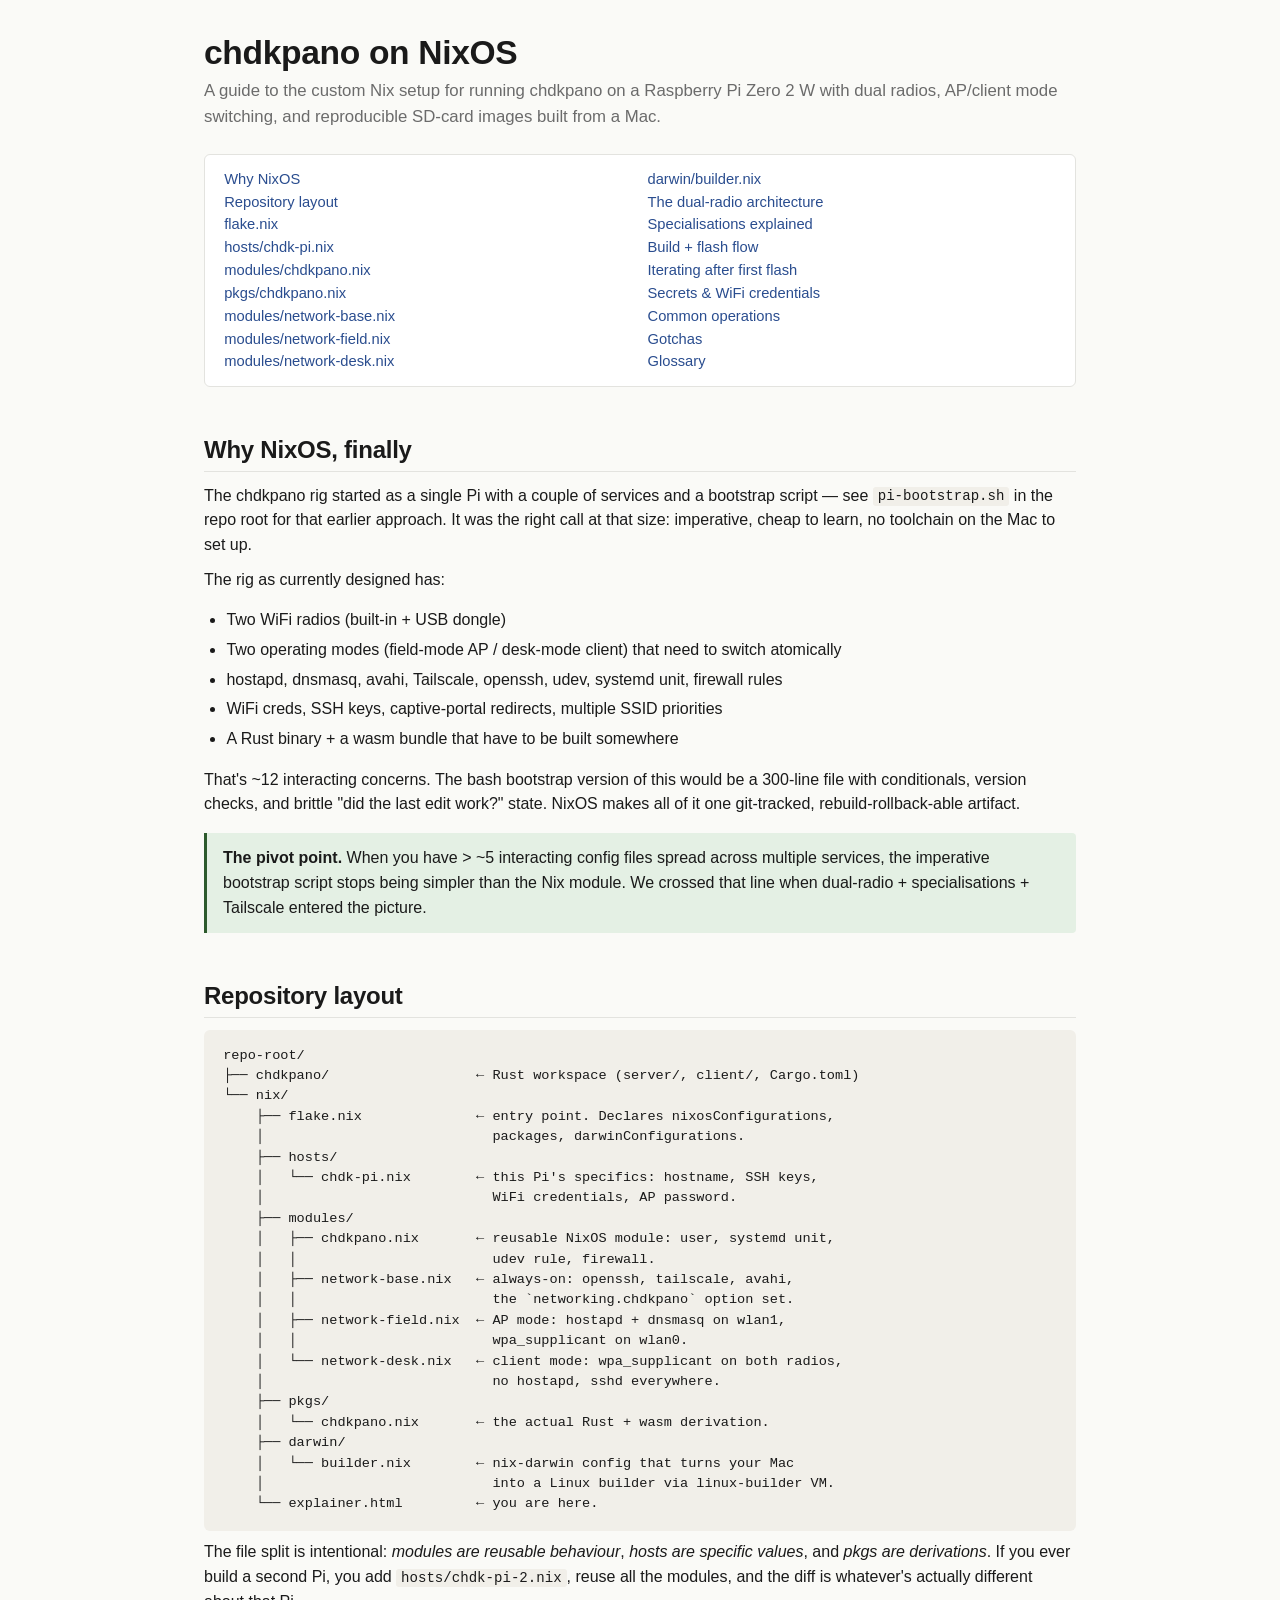
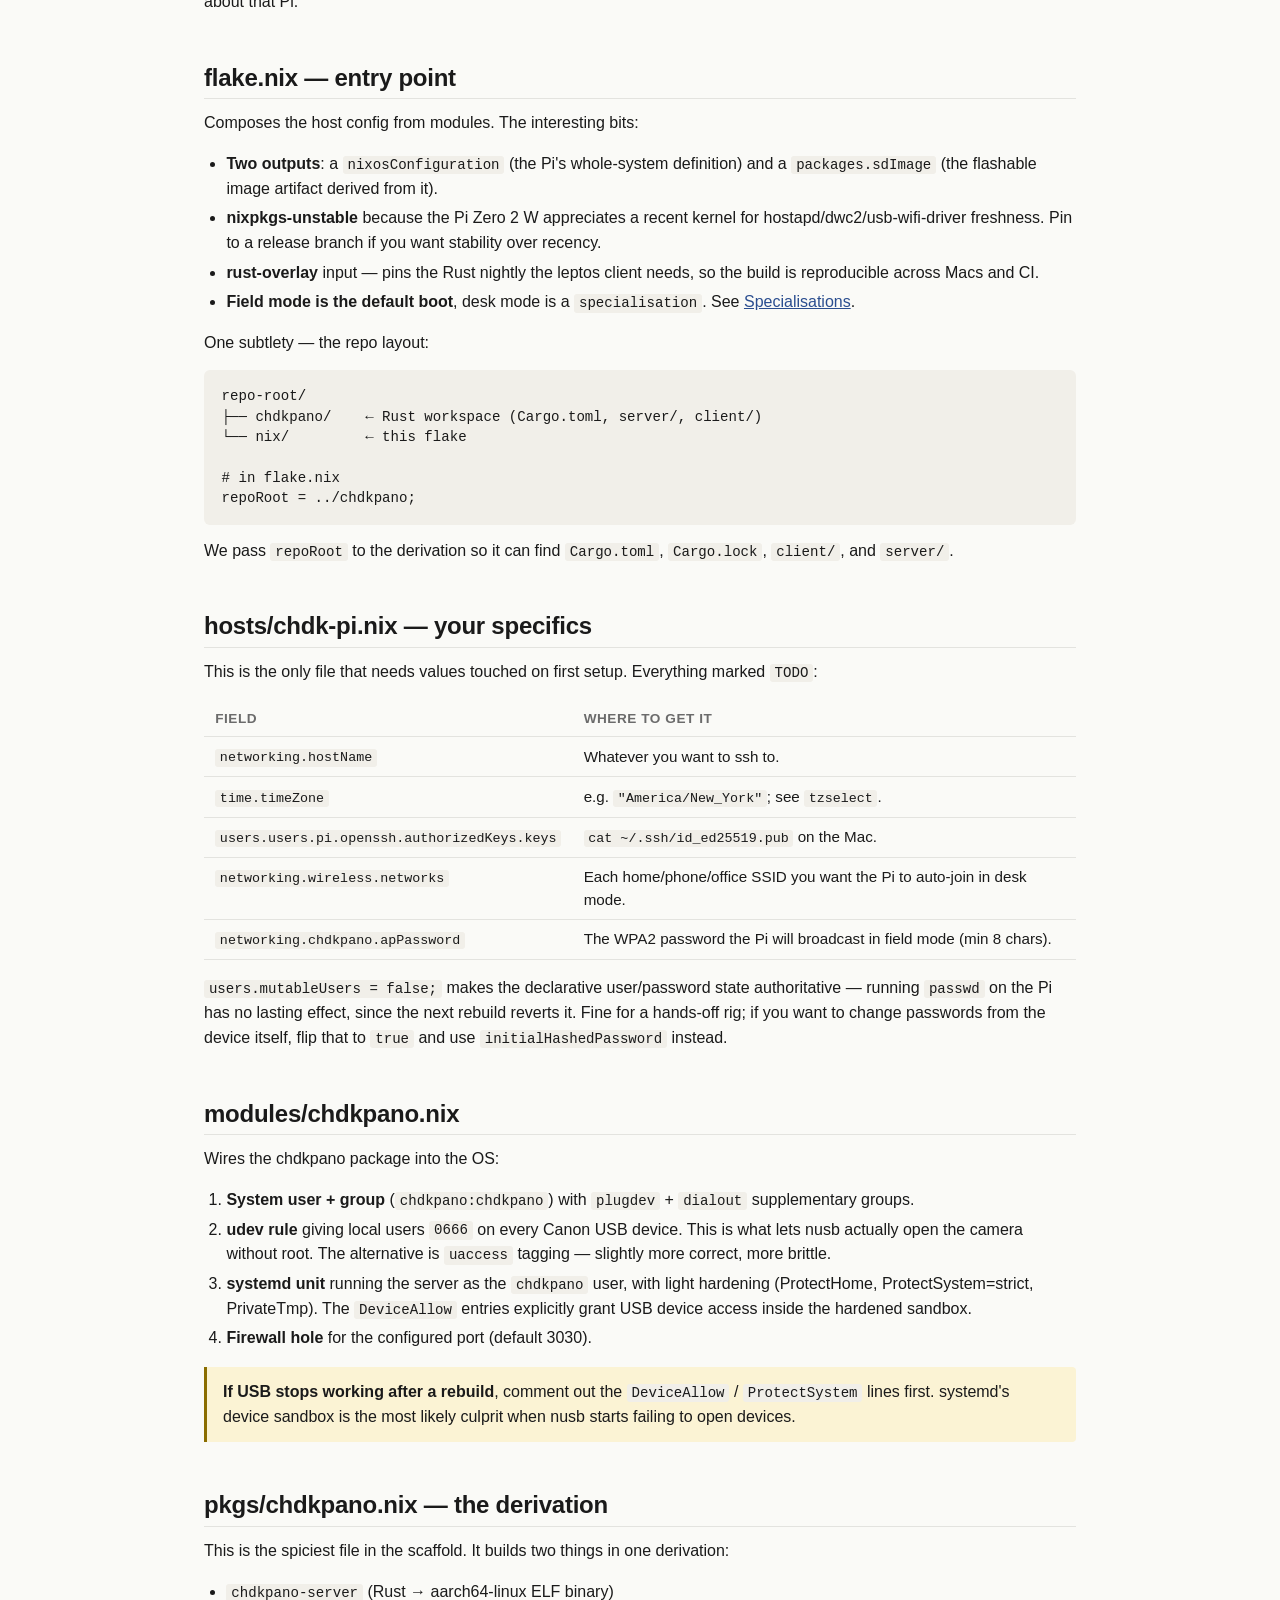
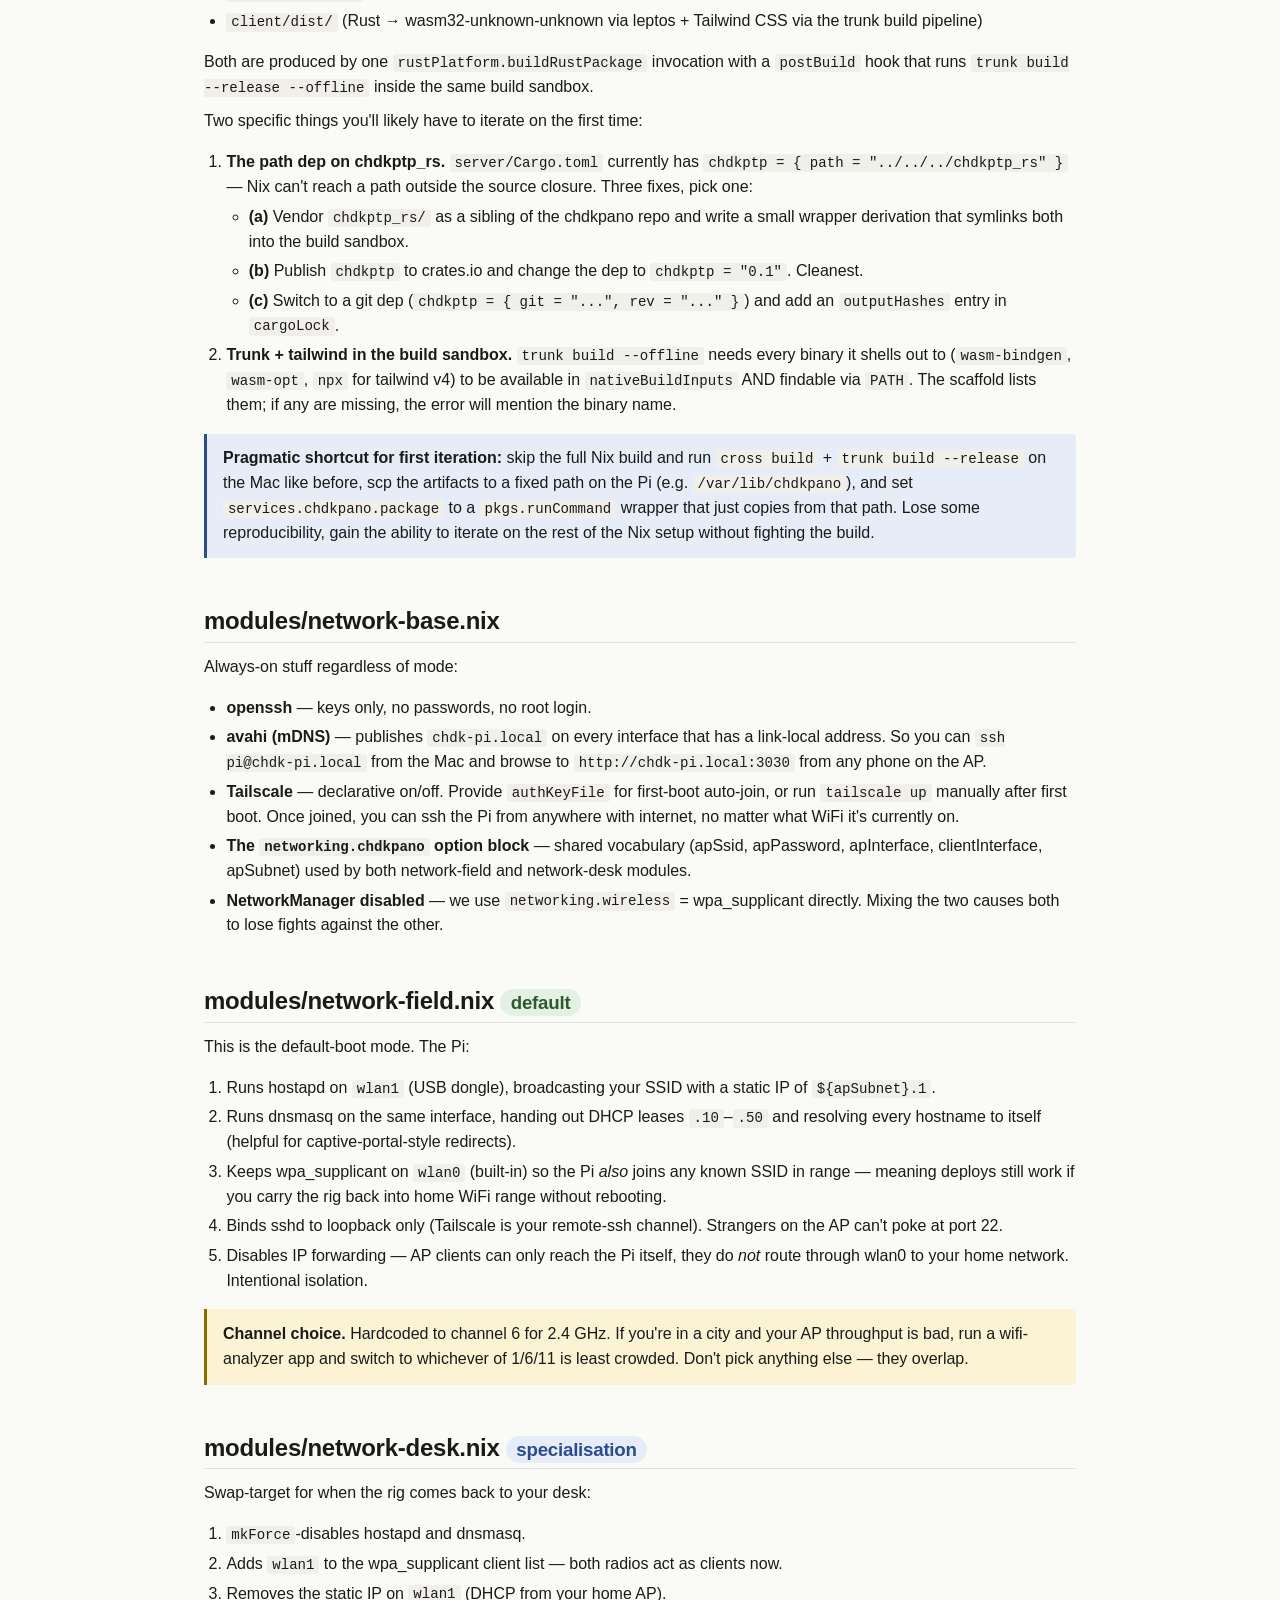
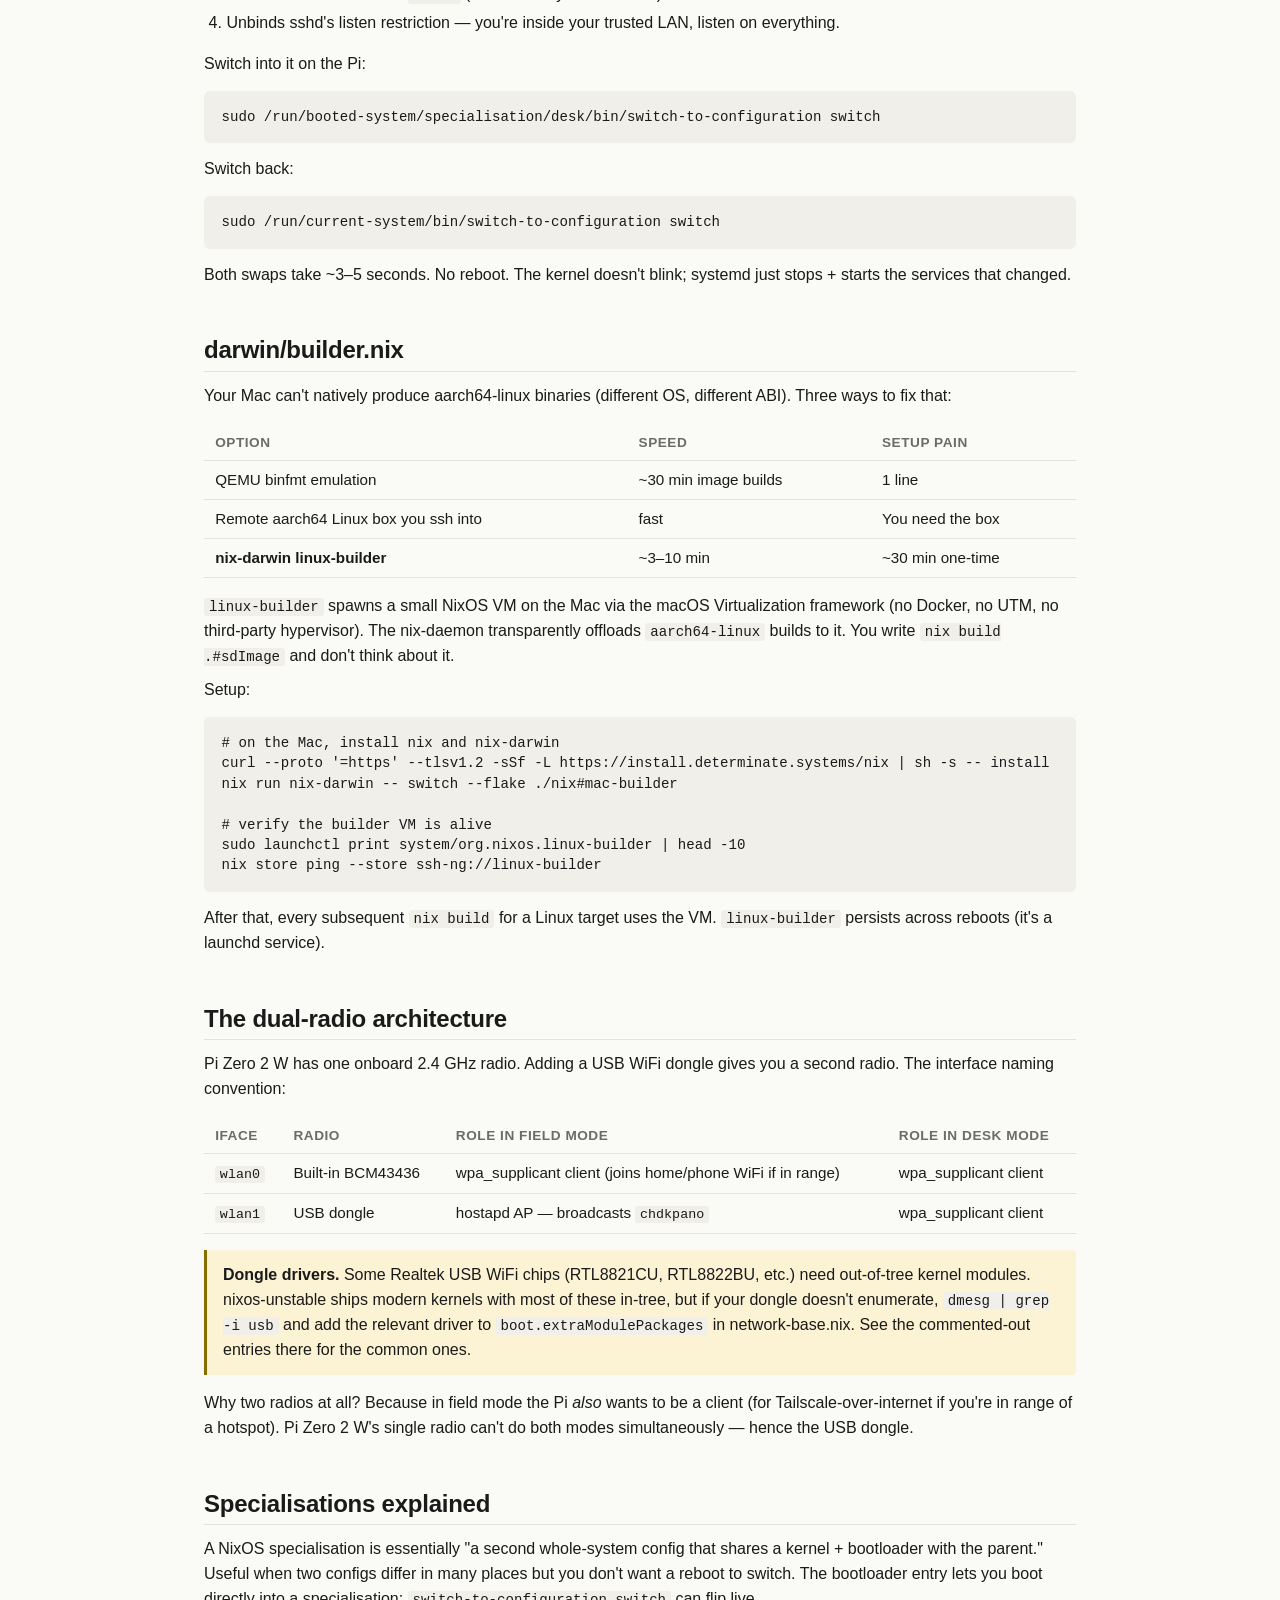
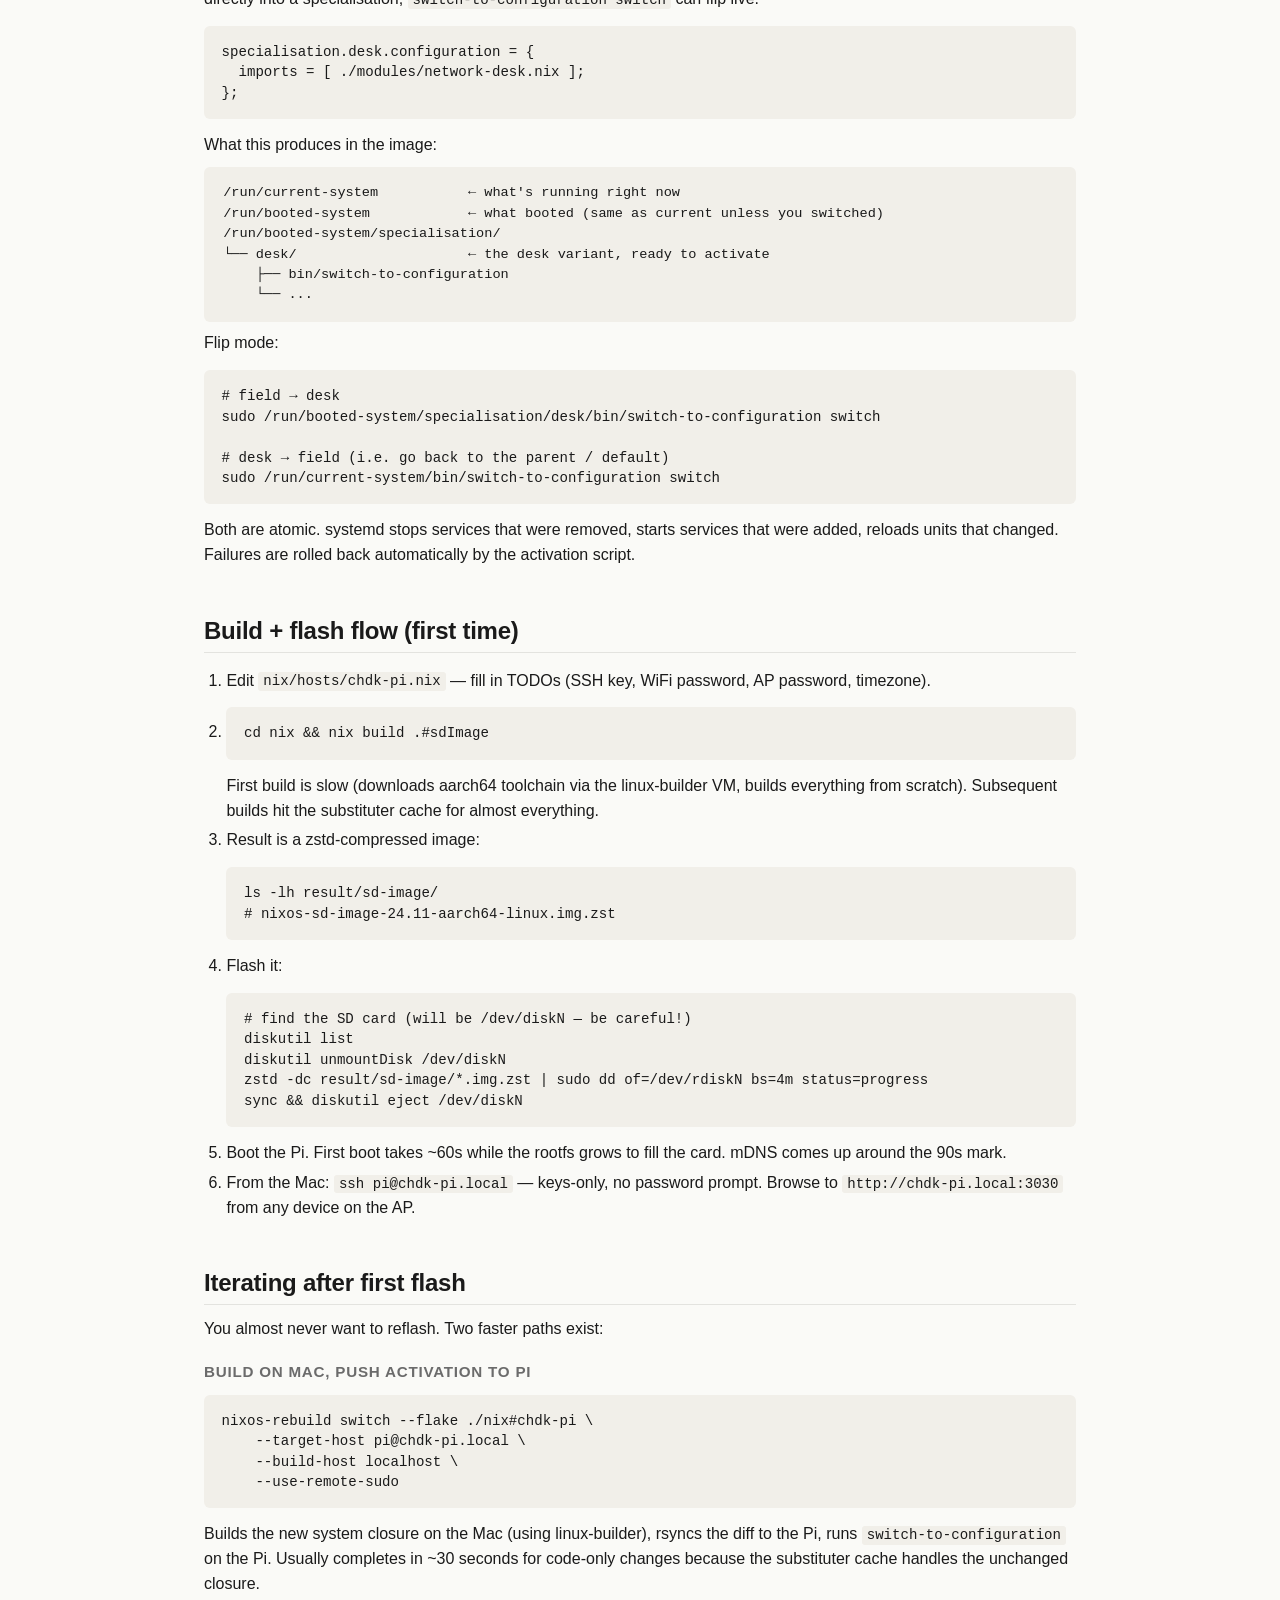
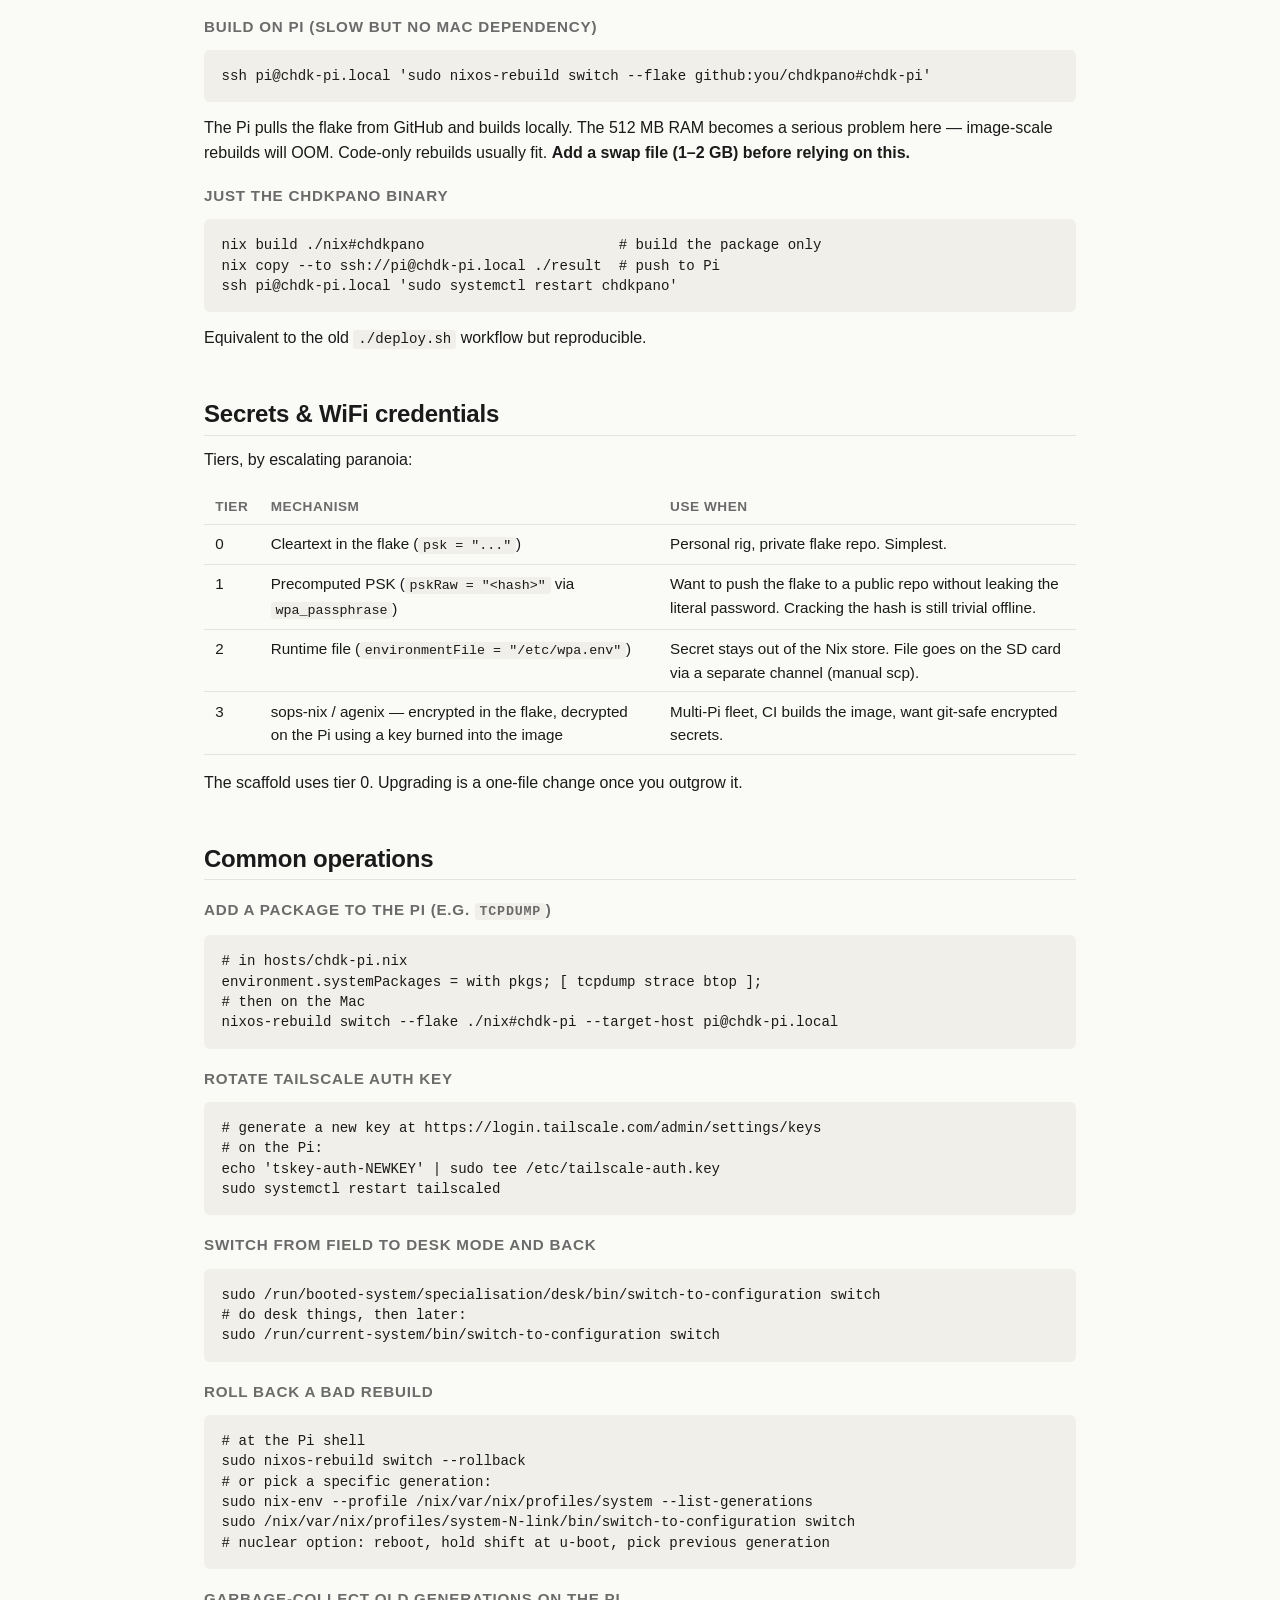
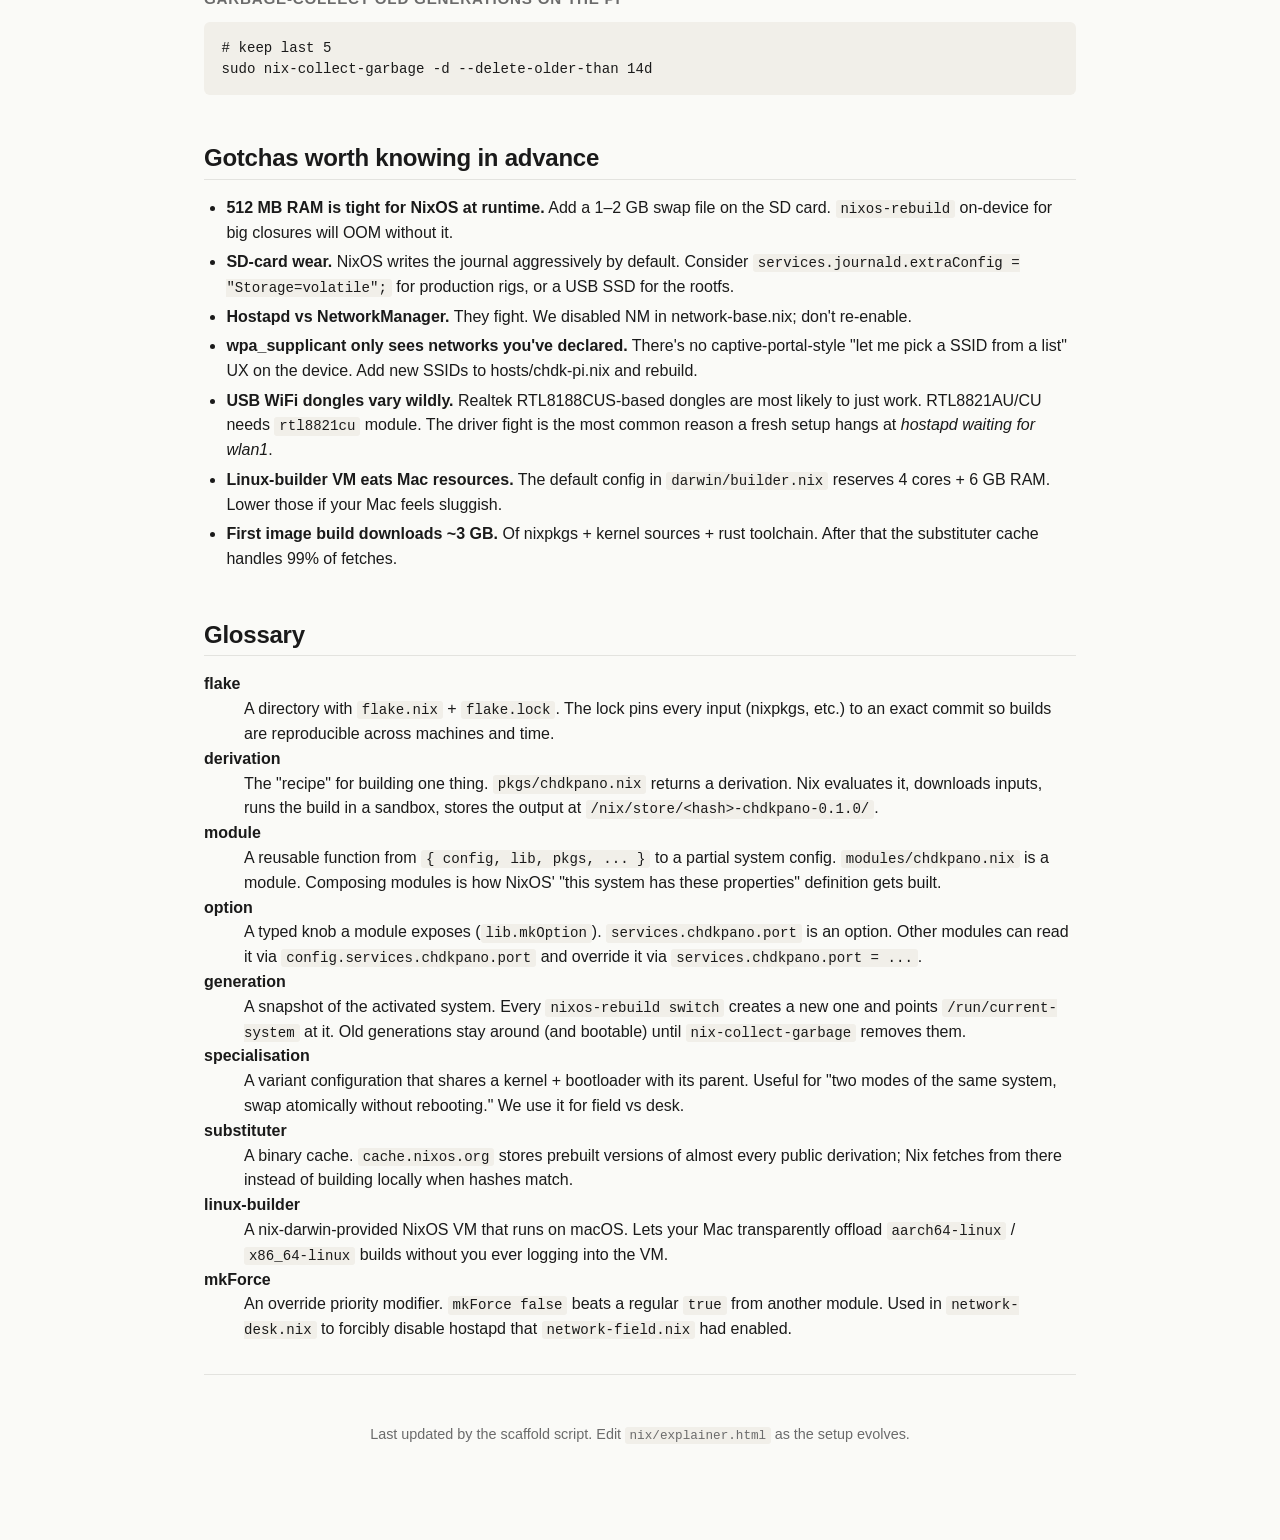
==== nix/explainer.html @ 440854a0 "refactor and move nix" ====
<!DOCTYPE html>
<html lang="en">
<head>
<meta charset="UTF-8">
<meta name="viewport" content="width=device-width, initial-scale=1.0">
<title>chdkpano — NixOS Build Explainer</title>
<style>
  :root {
    --bg: #fafaf7;
    --fg: #1a1a1a;
    --muted: #6b6b6b;
    --rule: #e3e3df;
    --accent: #2a4d8f;
    --accent-soft: #e6edf8;
    --good: #2d5a2d;
    --good-soft: #e4f0e4;
    --warn: #8a6d00;
    --warn-soft: #fbf3d4;
    --danger: #b8341e;
    --danger-soft: #fdecea;
    --code-bg: #f1efe9;
  }
  * { box-sizing: border-box; }
  html { scroll-behavior: smooth; }
  body {
    background: var(--bg);
    color: var(--fg);
    font-family: -apple-system, BlinkMacSystemFont, "SF Pro Text", "Segoe UI", Roboto, sans-serif;
    line-height: 1.55;
    max-width: 920px;
    margin: 0 auto;
    padding: 2rem 1.5rem 6rem;
    font-size: 16px;
  }
  h1, h2, h3, h4 {
    font-family: -apple-system, BlinkMacSystemFont, "SF Pro Display", "Segoe UI", sans-serif;
    line-height: 1.25;
    letter-spacing: -0.01em;
  }
  h1 { font-size: 2.1rem; margin: 0 0 0.25rem; }
  h2 { font-size: 1.5rem; margin: 3rem 0 0.75rem; padding-bottom: 0.35rem; border-bottom: 1px solid var(--rule); }
  h3 { font-size: 1.15rem; margin: 1.75rem 0 0.5rem; }
  h4 { font-size: 0.95rem; margin: 1.25rem 0 0.4rem; color: var(--muted); text-transform: uppercase; letter-spacing: 0.05em; font-weight: 600; }
  p { margin: 0.6rem 0; }
  .subtitle { color: var(--muted); margin-top: 0; font-size: 1.05rem; }
  code, pre, .mono { font-family: ui-monospace, "SF Mono", "Menlo", Consolas, monospace; font-size: 0.88em; }
  code { background: var(--code-bg); padding: 0.08em 0.35em; border-radius: 3px; }
  pre {
    background: var(--code-bg);
    padding: 1rem 1.1rem;
    border-radius: 6px;
    overflow-x: auto;
    line-height: 1.45;
  }
  a { color: var(--accent); }
  table { border-collapse: collapse; margin: 1rem 0; width: 100%; }
  th, td { text-align: left; padding: 0.45rem 0.7rem; border-bottom: 1px solid var(--rule); font-size: 0.95em; vertical-align: top; }
  th { font-weight: 600; color: var(--muted); font-size: 0.85em; text-transform: uppercase; letter-spacing: 0.04em; }
  ul, ol { padding-left: 1.4rem; }
  li { margin: 0.3rem 0; }
  .callout {
    border-left: 3px solid var(--accent);
    background: var(--accent-soft);
    padding: 0.8rem 1rem;
    margin: 1rem 0;
    border-radius: 0 4px 4px 0;
  }
  .callout.warn { border-color: var(--warn); background: var(--warn-soft); }
  .callout.danger { border-color: var(--danger); background: var(--danger-soft); }
  .callout.good { border-color: var(--good); background: var(--good-soft); }
  .callout > :first-child { margin-top: 0; }
  .callout > :last-child { margin-bottom: 0; }
  .tree {
    background: var(--code-bg);
    padding: 1rem 1.2rem;
    border-radius: 6px;
    white-space: pre;
    font-family: ui-monospace, "SF Mono", "Menlo", Consolas, monospace;
    font-size: 0.85em;
    overflow-x: auto;
    line-height: 1.5;
  }
  .pill { display: inline-block; padding: 0.1em 0.55em; border-radius: 999px; font-size: 0.78em; font-weight: 600; }
  .pill.field { background: var(--good-soft); color: var(--good); }
  .pill.desk { background: var(--accent-soft); color: var(--accent); }
  .pill.warn { background: var(--warn-soft); color: var(--warn); }
  hr { border: none; border-top: 1px solid var(--rule); margin: 2rem 0; }
  .toc {
    background: #fff;
    border: 1px solid var(--rule);
    border-radius: 6px;
    padding: 0.8rem 1.2rem;
    margin: 1.5rem 0 2rem;
    font-size: 0.92em;
    columns: 2;
  }
  .toc a { text-decoration: none; }
  .toc a:hover { text-decoration: underline; }
</style>
</head>
<body>

<h1>chdkpano on NixOS</h1>
<p class="subtitle">
  A guide to the custom Nix setup for running chdkpano on a Raspberry Pi Zero 2 W
  with dual radios, AP/client mode switching, and reproducible SD-card images
  built from a Mac.
</p>

<div class="toc">
  <a href="#why">Why NixOS</a><br>
  <a href="#layout">Repository layout</a><br>
  <a href="#flake">flake.nix</a><br>
  <a href="#host">hosts/chdk-pi.nix</a><br>
  <a href="#chdkpano-module">modules/chdkpano.nix</a><br>
  <a href="#chdkpano-pkg">pkgs/chdkpano.nix</a><br>
  <a href="#net-base">modules/network-base.nix</a><br>
  <a href="#net-field">modules/network-field.nix</a><br>
  <a href="#net-desk">modules/network-desk.nix</a><br>
  <a href="#darwin">darwin/builder.nix</a><br>
  <a href="#radios">The dual-radio architecture</a><br>
  <a href="#specialisations">Specialisations explained</a><br>
  <a href="#build">Build + flash flow</a><br>
  <a href="#deploy">Iterating after first flash</a><br>
  <a href="#secrets">Secrets &amp; WiFi credentials</a><br>
  <a href="#ops">Common operations</a><br>
  <a href="#gotchas">Gotchas</a><br>
  <a href="#glossary">Glossary</a>
</div>

<h2 id="why">Why NixOS, finally</h2>

<p>
  The chdkpano rig started as a single Pi with a couple of services and a
  bootstrap script — see <code>pi-bootstrap.sh</code> in the repo root for
  that earlier approach. It was the right call at that size: imperative,
  cheap to learn, no toolchain on the Mac to set up.
</p>

<p>
  The rig as currently designed has:
</p>
<ul>
  <li>Two WiFi radios (built-in + USB dongle)</li>
  <li>Two operating modes (field-mode AP / desk-mode client) that need to switch atomically</li>
  <li>hostapd, dnsmasq, avahi, Tailscale, openssh, udev, systemd unit, firewall rules</li>
  <li>WiFi creds, SSH keys, captive-portal redirects, multiple SSID priorities</li>
  <li>A Rust binary + a wasm bundle that have to be built somewhere</li>
</ul>

<p>
  That's ~12 interacting concerns. The bash bootstrap version of this would
  be a 300-line file with conditionals, version checks, and brittle
  "did the last edit work?" state. NixOS makes all of it one git-tracked,
  rebuild-rollback-able artifact.
</p>

<div class="callout good">
  <strong>The pivot point.</strong> When you have &gt; ~5 interacting
  config files spread across multiple services, the imperative bootstrap
  script stops being simpler than the Nix module. We crossed that line
  when dual-radio + specialisations + Tailscale entered the picture.
</div>

<h2 id="layout">Repository layout</h2>

<div class="tree">repo-root/
├── chdkpano/                  ← Rust workspace (server/, client/, Cargo.toml)
└── nix/
    ├── flake.nix              ← entry point. Declares nixosConfigurations,
    │                            packages, darwinConfigurations.
    ├── hosts/
    │   └── chdk-pi.nix        ← this Pi's specifics: hostname, SSH keys,
    │                            WiFi credentials, AP password.
    ├── modules/
    │   ├── chdkpano.nix       ← reusable NixOS module: user, systemd unit,
    │   │                        udev rule, firewall.
    │   ├── network-base.nix   ← always-on: openssh, tailscale, avahi,
    │   │                        the `networking.chdkpano` option set.
    │   ├── network-field.nix  ← AP mode: hostapd + dnsmasq on wlan1,
    │   │                        wpa_supplicant on wlan0.
    │   └── network-desk.nix   ← client mode: wpa_supplicant on both radios,
    │                            no hostapd, sshd everywhere.
    ├── pkgs/
    │   └── chdkpano.nix       ← the actual Rust + wasm derivation.
    ├── darwin/
    │   └── builder.nix        ← nix-darwin config that turns your Mac
    │                            into a Linux builder via linux-builder VM.
    └── explainer.html         ← you are here.</div>

<p>
  The file split is intentional: <em>modules are reusable behaviour</em>,
  <em>hosts are specific values</em>, and <em>pkgs are derivations</em>.
  If you ever build a second Pi, you add <code>hosts/chdk-pi-2.nix</code>,
  reuse all the modules, and the diff is whatever's actually different
  about that Pi.
</p>

<h2 id="flake">flake.nix — entry point</h2>

<p>
  Composes the host config from modules. The interesting bits:
</p>

<ul>
  <li><strong>Two outputs</strong>: a <code>nixosConfiguration</code>
    (the Pi's whole-system definition) and a <code>packages.sdImage</code>
    (the flashable image artifact derived from it).</li>
  <li><strong>nixpkgs-unstable</strong> because the Pi Zero 2 W appreciates
    a recent kernel for hostapd/dwc2/usb-wifi-driver freshness. Pin to a
    release branch if you want stability over recency.</li>
  <li><strong>rust-overlay</strong> input — pins the Rust nightly the leptos
    client needs, so the build is reproducible across Macs and CI.</li>
  <li><strong>Field mode is the default boot</strong>, desk mode is a
    <code>specialisation</code>. See <a href="#specialisations">Specialisations</a>.</li>
</ul>

<p>One subtlety — the repo layout:</p>

<pre>repo-root/
├── chdkpano/    ← Rust workspace (Cargo.toml, server/, client/)
└── nix/         ← this flake

# in flake.nix
repoRoot = ../chdkpano;</pre>

<p>
  We pass <code>repoRoot</code> to the derivation so it can find
  <code>Cargo.toml</code>, <code>Cargo.lock</code>, <code>client/</code>,
  and <code>server/</code>.
</p>

<h2 id="host">hosts/chdk-pi.nix — your specifics</h2>

<p>
  This is the only file that needs values touched on first setup. Everything
  marked <code>TODO</code>:
</p>

<table>
  <tr><th>Field</th><th>Where to get it</th></tr>
  <tr><td><code>networking.hostName</code></td><td>Whatever you want to ssh to.</td></tr>
  <tr><td><code>time.timeZone</code></td><td>e.g. <code>"America/New_York"</code>; see <code>tzselect</code>.</td></tr>
  <tr><td><code>users.users.pi.openssh.authorizedKeys.keys</code></td><td><code>cat ~/.ssh/id_ed25519.pub</code> on the Mac.</td></tr>
  <tr><td><code>networking.wireless.networks</code></td><td>Each home/phone/office SSID you want the Pi to auto-join in desk mode.</td></tr>
  <tr><td><code>networking.chdkpano.apPassword</code></td><td>The WPA2 password the Pi will broadcast in field mode (min 8 chars).</td></tr>
</table>

<p>
  <code>users.mutableUsers = false;</code> makes the declarative user/password
  state authoritative — running <code>passwd</code> on the Pi has no lasting
  effect, since the next rebuild reverts it. Fine for a hands-off rig; if
  you want to change passwords from the device itself, flip that to
  <code>true</code> and use <code>initialHashedPassword</code> instead.
</p>

<h2 id="chdkpano-module">modules/chdkpano.nix</h2>

<p>
  Wires the chdkpano package into the OS:
</p>

<ol>
  <li><strong>System user + group</strong> (<code>chdkpano:chdkpano</code>)
    with <code>plugdev</code> + <code>dialout</code> supplementary groups.</li>
  <li><strong>udev rule</strong> giving local users <code>0666</code> on every
    Canon USB device. This is what lets nusb actually open the camera
    without root. The alternative is <code>uaccess</code> tagging — slightly
    more correct, more brittle.</li>
  <li><strong>systemd unit</strong> running the server as the <code>chdkpano</code>
    user, with light hardening (ProtectHome, ProtectSystem=strict, PrivateTmp).
    The <code>DeviceAllow</code> entries explicitly grant USB device access
    inside the hardened sandbox.</li>
  <li><strong>Firewall hole</strong> for the configured port (default 3030).</li>
</ol>

<div class="callout warn">
  <strong>If USB stops working after a rebuild</strong>, comment out the
  <code>DeviceAllow</code> / <code>ProtectSystem</code> lines first.
  systemd's device sandbox is the most likely culprit when nusb starts
  failing to open devices.
</div>

<h2 id="chdkpano-pkg">pkgs/chdkpano.nix — the derivation</h2>

<p>
  This is the spiciest file in the scaffold. It builds two things in one
  derivation:
</p>

<ul>
  <li><code>chdkpano-server</code> (Rust → aarch64-linux ELF binary)</li>
  <li><code>client/dist/</code> (Rust → wasm32-unknown-unknown via leptos +
    Tailwind CSS via the trunk build pipeline)</li>
</ul>

<p>
  Both are produced by one <code>rustPlatform.buildRustPackage</code>
  invocation with a <code>postBuild</code> hook that runs
  <code>trunk build --release --offline</code> inside the same build
  sandbox.
</p>

<p>Two specific things you'll likely have to iterate on the first time:</p>

<ol>
  <li>
    <strong>The path dep on chdkptp_rs.</strong>
    <code>server/Cargo.toml</code> currently has
    <code>chdkptp = { path = "../../../chdkptp_rs" }</code> — Nix can't
    reach a path outside the source closure. Three fixes, pick one:
    <ul>
      <li><strong>(a)</strong> Vendor <code>chdkptp_rs/</code> as a sibling of
        the chdkpano repo and write a small wrapper derivation that
        symlinks both into the build sandbox.</li>
      <li><strong>(b)</strong> Publish <code>chdkptp</code> to crates.io
        and change the dep to <code>chdkptp = "0.1"</code>. Cleanest.</li>
      <li><strong>(c)</strong> Switch to a git dep
        (<code>chdkptp = { git = "...", rev = "..." }</code>) and add an
        <code>outputHashes</code> entry in <code>cargoLock</code>.</li>
    </ul>
  </li>
  <li>
    <strong>Trunk + tailwind in the build sandbox.</strong>
    <code>trunk build --offline</code> needs every binary it shells out
    to (<code>wasm-bindgen</code>, <code>wasm-opt</code>, <code>npx</code> for
    tailwind v4) to be available in <code>nativeBuildInputs</code> AND
    findable via <code>PATH</code>. The scaffold lists them; if any
    are missing, the error will mention the binary name.
  </li>
</ol>

<div class="callout">
  <strong>Pragmatic shortcut for first iteration:</strong> skip the
  full Nix build and run <code>cross build</code> +
  <code>trunk build --release</code> on the Mac like before, scp the
  artifacts to a fixed path on the Pi (e.g.
  <code>/var/lib/chdkpano</code>), and set
  <code>services.chdkpano.package</code> to a
  <code>pkgs.runCommand</code> wrapper that just copies from that path.
  Lose some reproducibility, gain the ability to iterate on the rest of
  the Nix setup without fighting the build.
</div>

<h2 id="net-base">modules/network-base.nix</h2>

<p>Always-on stuff regardless of mode:</p>

<ul>
  <li><strong>openssh</strong> — keys only, no passwords, no root login.</li>
  <li><strong>avahi (mDNS)</strong> — publishes <code>chdk-pi.local</code> on
    every interface that has a link-local address. So you can
    <code>ssh pi@chdk-pi.local</code> from the Mac and browse to
    <code>http://chdk-pi.local:3030</code> from any phone on the AP.</li>
  <li><strong>Tailscale</strong> — declarative on/off. Provide
    <code>authKeyFile</code> for first-boot auto-join, or run
    <code>tailscale up</code> manually after first boot. Once joined,
    you can ssh the Pi from anywhere with internet, no matter what WiFi
    it's currently on.</li>
  <li><strong>The <code>networking.chdkpano</code> option block</strong> —
    shared vocabulary (apSsid, apPassword, apInterface, clientInterface,
    apSubnet) used by both network-field and network-desk modules.</li>
  <li><strong>NetworkManager disabled</strong> — we use
    <code>networking.wireless</code> = wpa_supplicant directly. Mixing
    the two causes both to lose fights against the other.</li>
</ul>

<h2 id="net-field">modules/network-field.nix <span class="pill field">default</span></h2>

<p>This is the default-boot mode. The Pi:</p>

<ol>
  <li>Runs hostapd on <code>wlan1</code> (USB dongle), broadcasting your
    SSID with a static IP of <code>${apSubnet}.1</code>.</li>
  <li>Runs dnsmasq on the same interface, handing out DHCP leases
    <code>.10</code>–<code>.50</code> and resolving every hostname to itself
    (helpful for captive-portal-style redirects).</li>
  <li>Keeps wpa_supplicant on <code>wlan0</code> (built-in) so the Pi
    <em>also</em> joins any known SSID in range — meaning deploys still
    work if you carry the rig back into home WiFi range without rebooting.</li>
  <li>Binds sshd to loopback only (Tailscale is your remote-ssh channel).
    Strangers on the AP can't poke at port 22.</li>
  <li>Disables IP forwarding — AP clients can only reach the Pi itself,
    they do <em>not</em> route through wlan0 to your home network.
    Intentional isolation.</li>
</ol>

<div class="callout warn">
  <strong>Channel choice.</strong> Hardcoded to channel 6 for 2.4 GHz.
  If you're in a city and your AP throughput is bad, run a wifi-analyzer
  app and switch to whichever of 1/6/11 is least crowded. Don't pick
  anything else — they overlap.
</div>

<h2 id="net-desk">modules/network-desk.nix <span class="pill desk">specialisation</span></h2>

<p>Swap-target for when the rig comes back to your desk:</p>

<ol>
  <li><code>mkForce</code>-disables hostapd and dnsmasq.</li>
  <li>Adds <code>wlan1</code> to the wpa_supplicant client list — both
    radios act as clients now.</li>
  <li>Removes the static IP on <code>wlan1</code> (DHCP from your home AP).</li>
  <li>Unbinds sshd's listen restriction — you're inside your trusted LAN,
    listen on everything.</li>
</ol>

<p>Switch into it on the Pi:</p>

<pre>sudo /run/booted-system/specialisation/desk/bin/switch-to-configuration switch</pre>

<p>Switch back:</p>

<pre>sudo /run/current-system/bin/switch-to-configuration switch</pre>

<p>
  Both swaps take ~3–5 seconds. No reboot. The kernel doesn't blink;
  systemd just stops + starts the services that changed.
</p>

<h2 id="darwin">darwin/builder.nix</h2>

<p>
  Your Mac can't natively produce aarch64-linux binaries (different OS,
  different ABI). Three ways to fix that:
</p>

<table>
  <tr><th>Option</th><th>Speed</th><th>Setup pain</th></tr>
  <tr><td>QEMU binfmt emulation</td><td>~30 min image builds</td><td>1 line</td></tr>
  <tr><td>Remote aarch64 Linux box you ssh into</td><td>fast</td><td>You need the box</td></tr>
  <tr><td><strong>nix-darwin linux-builder</strong></td><td>~3–10 min</td><td>~30 min one-time</td></tr>
</table>

<p>
  <code>linux-builder</code> spawns a small NixOS VM on the Mac via the
  macOS Virtualization framework (no Docker, no UTM, no third-party
  hypervisor). The nix-daemon transparently offloads
  <code>aarch64-linux</code> builds to it. You write
  <code>nix build .#sdImage</code> and don't think about it.
</p>

<p>Setup:</p>

<pre># on the Mac, install nix and nix-darwin
curl --proto '=https' --tlsv1.2 -sSf -L https://install.determinate.systems/nix | sh -s -- install
nix run nix-darwin -- switch --flake ./nix#mac-builder

# verify the builder VM is alive
sudo launchctl print system/org.nixos.linux-builder | head -10
nix store ping --store ssh-ng://linux-builder</pre>

<p>
  After that, every subsequent <code>nix build</code> for a Linux target
  uses the VM. <code>linux-builder</code> persists across reboots (it's
  a launchd service).
</p>

<h2 id="radios">The dual-radio architecture</h2>

<p>
  Pi Zero 2 W has one onboard 2.4 GHz radio. Adding a USB WiFi dongle gives
  you a second radio. The interface naming convention:
</p>

<table>
  <tr><th>iface</th><th>Radio</th><th>Role in field mode</th><th>Role in desk mode</th></tr>
  <tr><td><code>wlan0</code></td><td>Built-in BCM43436</td><td>wpa_supplicant client (joins home/phone WiFi if in range)</td><td>wpa_supplicant client</td></tr>
  <tr><td><code>wlan1</code></td><td>USB dongle</td><td>hostapd AP — broadcasts <code>chdkpano</code></td><td>wpa_supplicant client</td></tr>
</table>

<div class="callout warn">
  <strong>Dongle drivers.</strong> Some Realtek USB WiFi chips
  (RTL8821CU, RTL8822BU, etc.) need out-of-tree kernel modules. nixos-unstable
  ships modern kernels with most of these in-tree, but if your dongle
  doesn't enumerate, <code>dmesg | grep -i usb</code> and add the relevant
  driver to <code>boot.extraModulePackages</code> in network-base.nix.
  See the commented-out entries there for the common ones.
</div>

<p>
  Why two radios at all? Because in field mode the Pi <em>also</em> wants
  to be a client (for Tailscale-over-internet if you're in range of a
  hotspot). Pi Zero 2 W's single radio can't do both modes simultaneously —
  hence the USB dongle.
</p>

<h2 id="specialisations">Specialisations explained</h2>

<p>
  A NixOS specialisation is essentially "a second whole-system config
  that shares a kernel + bootloader with the parent." Useful when two
  configs differ in many places but you don't want a reboot to switch.
  The bootloader entry lets you boot directly into a specialisation;
  <code>switch-to-configuration switch</code> can flip live.
</p>

<pre>specialisation.desk.configuration = {
  imports = [ ./modules/network-desk.nix ];
};</pre>

<p>What this produces in the image:</p>

<div class="tree">/run/current-system           ← what's running right now
/run/booted-system            ← what booted (same as current unless you switched)
/run/booted-system/specialisation/
└── desk/                     ← the desk variant, ready to activate
    ├── bin/switch-to-configuration
    └── ...</div>

<p>Flip mode:</p>

<pre># field → desk
sudo /run/booted-system/specialisation/desk/bin/switch-to-configuration switch

# desk → field (i.e. go back to the parent / default)
sudo /run/current-system/bin/switch-to-configuration switch</pre>

<p>
  Both are atomic. systemd stops services that were removed, starts
  services that were added, reloads units that changed. Failures are
  rolled back automatically by the activation script.
</p>

<h2 id="build">Build + flash flow (first time)</h2>

<ol>
  <li>Edit <code>nix/hosts/chdk-pi.nix</code> — fill in TODOs (SSH key,
    WiFi password, AP password, timezone).</li>
  <li><pre>cd nix && nix build .#sdImage</pre>
    First build is slow (downloads aarch64 toolchain via the
    linux-builder VM, builds everything from scratch). Subsequent builds
    hit the substituter cache for almost everything.</li>
  <li>Result is a zstd-compressed image:
    <pre>ls -lh result/sd-image/
# nixos-sd-image-24.11-aarch64-linux.img.zst</pre></li>
  <li>Flash it:
    <pre># find the SD card (will be /dev/diskN — be careful!)
diskutil list
diskutil unmountDisk /dev/diskN
zstd -dc result/sd-image/*.img.zst | sudo dd of=/dev/rdiskN bs=4m status=progress
sync && diskutil eject /dev/diskN</pre>
  </li>
  <li>Boot the Pi. First boot takes ~60s while the rootfs grows to fill
    the card. mDNS comes up around the 90s mark.</li>
  <li>From the Mac: <code>ssh pi@chdk-pi.local</code> — keys-only, no
    password prompt. Browse to <code>http://chdk-pi.local:3030</code>
    from any device on the AP.</li>
</ol>

<h2 id="deploy">Iterating after first flash</h2>

<p>
  You almost never want to reflash. Two faster paths exist:
</p>

<h4>Build on Mac, push activation to Pi</h4>

<pre>nixos-rebuild switch --flake ./nix#chdk-pi \
    --target-host pi@chdk-pi.local \
    --build-host localhost \
    --use-remote-sudo</pre>

<p>
  Builds the new system closure on the Mac (using linux-builder),
  rsyncs the diff to the Pi, runs <code>switch-to-configuration</code>
  on the Pi. Usually completes in ~30 seconds for code-only changes
  because the substituter cache handles the unchanged closure.
</p>

<h4>Build on Pi (slow but no Mac dependency)</h4>

<pre>ssh pi@chdk-pi.local 'sudo nixos-rebuild switch --flake github:you/chdkpano#chdk-pi'</pre>

<p>
  The Pi pulls the flake from GitHub and builds locally. The 512 MB RAM
  becomes a serious problem here — image-scale rebuilds will OOM.
  Code-only rebuilds usually fit. <strong>Add a swap file (1–2 GB)
  before relying on this.</strong>
</p>

<h4>Just the chdkpano binary</h4>

<pre>nix build ./nix#chdkpano                       # build the package only
nix copy --to ssh://pi@chdk-pi.local ./result  # push to Pi
ssh pi@chdk-pi.local 'sudo systemctl restart chdkpano'</pre>

<p>Equivalent to the old <code>./deploy.sh</code> workflow but reproducible.</p>

<h2 id="secrets">Secrets &amp; WiFi credentials</h2>

<p>Tiers, by escalating paranoia:</p>

<table>
  <tr><th>Tier</th><th>Mechanism</th><th>Use when</th></tr>
  <tr><td>0</td><td>Cleartext in the flake (<code>psk = "..."</code>)</td><td>Personal rig, private flake repo. Simplest.</td></tr>
  <tr><td>1</td><td>Precomputed PSK (<code>pskRaw = "&lt;hash&gt;"</code> via <code>wpa_passphrase</code>)</td><td>Want to push the flake to a public repo without leaking the literal password. Cracking the hash is still trivial offline.</td></tr>
  <tr><td>2</td><td>Runtime file (<code>environmentFile = "/etc/wpa.env"</code>)</td><td>Secret stays out of the Nix store. File goes on the SD card via a separate channel (manual scp).</td></tr>
  <tr><td>3</td><td>sops-nix / agenix — encrypted in the flake, decrypted on the Pi using a key burned into the image</td><td>Multi-Pi fleet, CI builds the image, want git-safe encrypted secrets.</td></tr>
</table>

<p>
  The scaffold uses tier 0. Upgrading is a one-file change once you outgrow
  it.
</p>

<h2 id="ops">Common operations</h2>

<h4>Add a package to the Pi (e.g. <code>tcpdump</code>)</h4>
<pre># in hosts/chdk-pi.nix
environment.systemPackages = with pkgs; [ tcpdump strace btop ];
# then on the Mac
nixos-rebuild switch --flake ./nix#chdk-pi --target-host pi@chdk-pi.local</pre>

<h4>Rotate Tailscale auth key</h4>
<pre># generate a new key at https://login.tailscale.com/admin/settings/keys
# on the Pi:
echo 'tskey-auth-NEWKEY' | sudo tee /etc/tailscale-auth.key
sudo systemctl restart tailscaled</pre>

<h4>Switch from field to desk mode and back</h4>
<pre>sudo /run/booted-system/specialisation/desk/bin/switch-to-configuration switch
# do desk things, then later:
sudo /run/current-system/bin/switch-to-configuration switch</pre>

<h4>Roll back a bad rebuild</h4>
<pre># at the Pi shell
sudo nixos-rebuild switch --rollback
# or pick a specific generation:
sudo nix-env --profile /nix/var/nix/profiles/system --list-generations
sudo /nix/var/nix/profiles/system-N-link/bin/switch-to-configuration switch
# nuclear option: reboot, hold shift at u-boot, pick previous generation</pre>

<h4>Garbage-collect old generations on the Pi</h4>
<pre># keep last 5
sudo nix-collect-garbage -d --delete-older-than 14d</pre>

<h2 id="gotchas">Gotchas worth knowing in advance</h2>

<ul>
  <li><strong>512 MB RAM is tight for NixOS at runtime.</strong> Add a 1–2 GB
    swap file on the SD card. <code>nixos-rebuild</code> on-device for big
    closures will OOM without it.</li>
  <li><strong>SD-card wear.</strong> NixOS writes the journal aggressively
    by default. Consider <code>services.journald.extraConfig =
    "Storage=volatile";</code> for production rigs, or a USB SSD for the
    rootfs.</li>
  <li><strong>Hostapd vs NetworkManager.</strong> They fight. We disabled
    NM in network-base.nix; don't re-enable.</li>
  <li><strong>wpa_supplicant only sees networks you've declared.</strong>
    There's no captive-portal-style "let me pick a SSID from a list" UX
    on the device. Add new SSIDs to hosts/chdk-pi.nix and rebuild.</li>
  <li><strong>USB WiFi dongles vary wildly.</strong> Realtek
    RTL8188CUS-based dongles are most likely to just work. RTL8821AU/CU
    needs <code>rtl8821cu</code> module. The driver fight is the most
    common reason a fresh setup hangs at <em>hostapd waiting for wlan1</em>.</li>
  <li><strong>Linux-builder VM eats Mac resources.</strong> The default
    config in <code>darwin/builder.nix</code> reserves 4 cores + 6 GB RAM.
    Lower those if your Mac feels sluggish.</li>
  <li><strong>First image build downloads ~3 GB.</strong> Of nixpkgs +
    kernel sources + rust toolchain. After that the substituter cache
    handles 99% of fetches.</li>
</ul>

<h2 id="glossary">Glossary</h2>

<dl>
  <dt><strong>flake</strong></dt>
  <dd>A directory with <code>flake.nix</code> + <code>flake.lock</code>. The lock pins every input (nixpkgs, etc.) to an exact commit so builds are reproducible across machines and time.</dd>

  <dt><strong>derivation</strong></dt>
  <dd>The "recipe" for building one thing. <code>pkgs/chdkpano.nix</code> returns a derivation. Nix evaluates it, downloads inputs, runs the build in a sandbox, stores the output at <code>/nix/store/&lt;hash&gt;-chdkpano-0.1.0/</code>.</dd>

  <dt><strong>module</strong></dt>
  <dd>A reusable function from <code>{ config, lib, pkgs, ... }</code> to a partial system config. <code>modules/chdkpano.nix</code> is a module. Composing modules is how NixOS' "this system has these properties" definition gets built.</dd>

  <dt><strong>option</strong></dt>
  <dd>A typed knob a module exposes (<code>lib.mkOption</code>). <code>services.chdkpano.port</code> is an option. Other modules can read it via <code>config.services.chdkpano.port</code> and override it via <code>services.chdkpano.port = ...</code>.</dd>

  <dt><strong>generation</strong></dt>
  <dd>A snapshot of the activated system. Every <code>nixos-rebuild switch</code> creates a new one and points <code>/run/current-system</code> at it. Old generations stay around (and bootable) until <code>nix-collect-garbage</code> removes them.</dd>

  <dt><strong>specialisation</strong></dt>
  <dd>A variant configuration that shares a kernel + bootloader with its parent. Useful for "two modes of the same system, swap atomically without rebooting." We use it for field vs desk.</dd>

  <dt><strong>substituter</strong></dt>
  <dd>A binary cache. <code>cache.nixos.org</code> stores prebuilt versions of almost every public derivation; Nix fetches from there instead of building locally when hashes match.</dd>

  <dt><strong>linux-builder</strong></dt>
  <dd>A nix-darwin-provided NixOS VM that runs on macOS. Lets your Mac transparently offload <code>aarch64-linux</code> / <code>x86_64-linux</code> builds without you ever logging into the VM.</dd>

  <dt><strong>mkForce</strong></dt>
  <dd>An override priority modifier. <code>mkForce false</code> beats a regular <code>true</code> from another module. Used in <code>network-desk.nix</code> to forcibly disable hostapd that <code>network-field.nix</code> had enabled.</dd>
</dl>

<hr>

<p style="color: var(--muted); font-size: 0.9em; text-align: center; margin-top: 3rem;">
  Last updated by the scaffold script. Edit
  <code>nix/explainer.html</code> as the setup evolves.
</p>

</body>
</html>
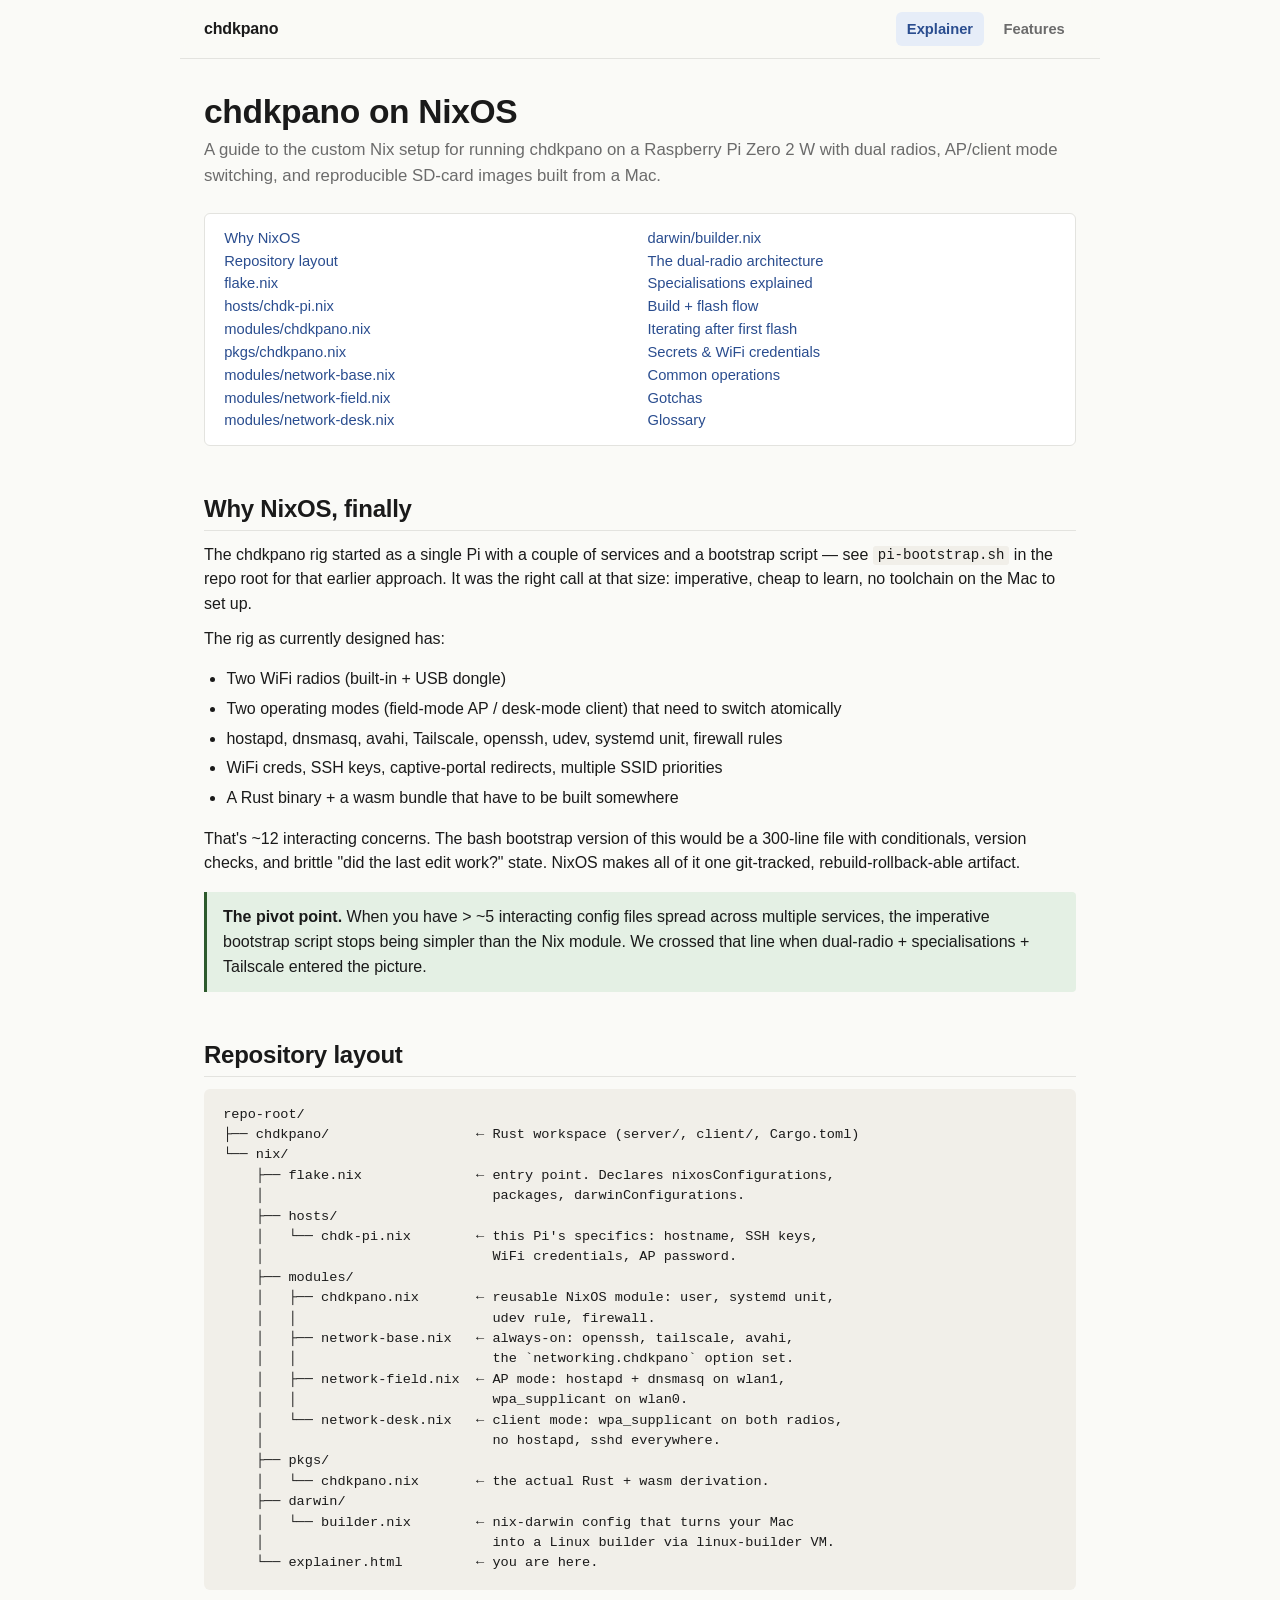
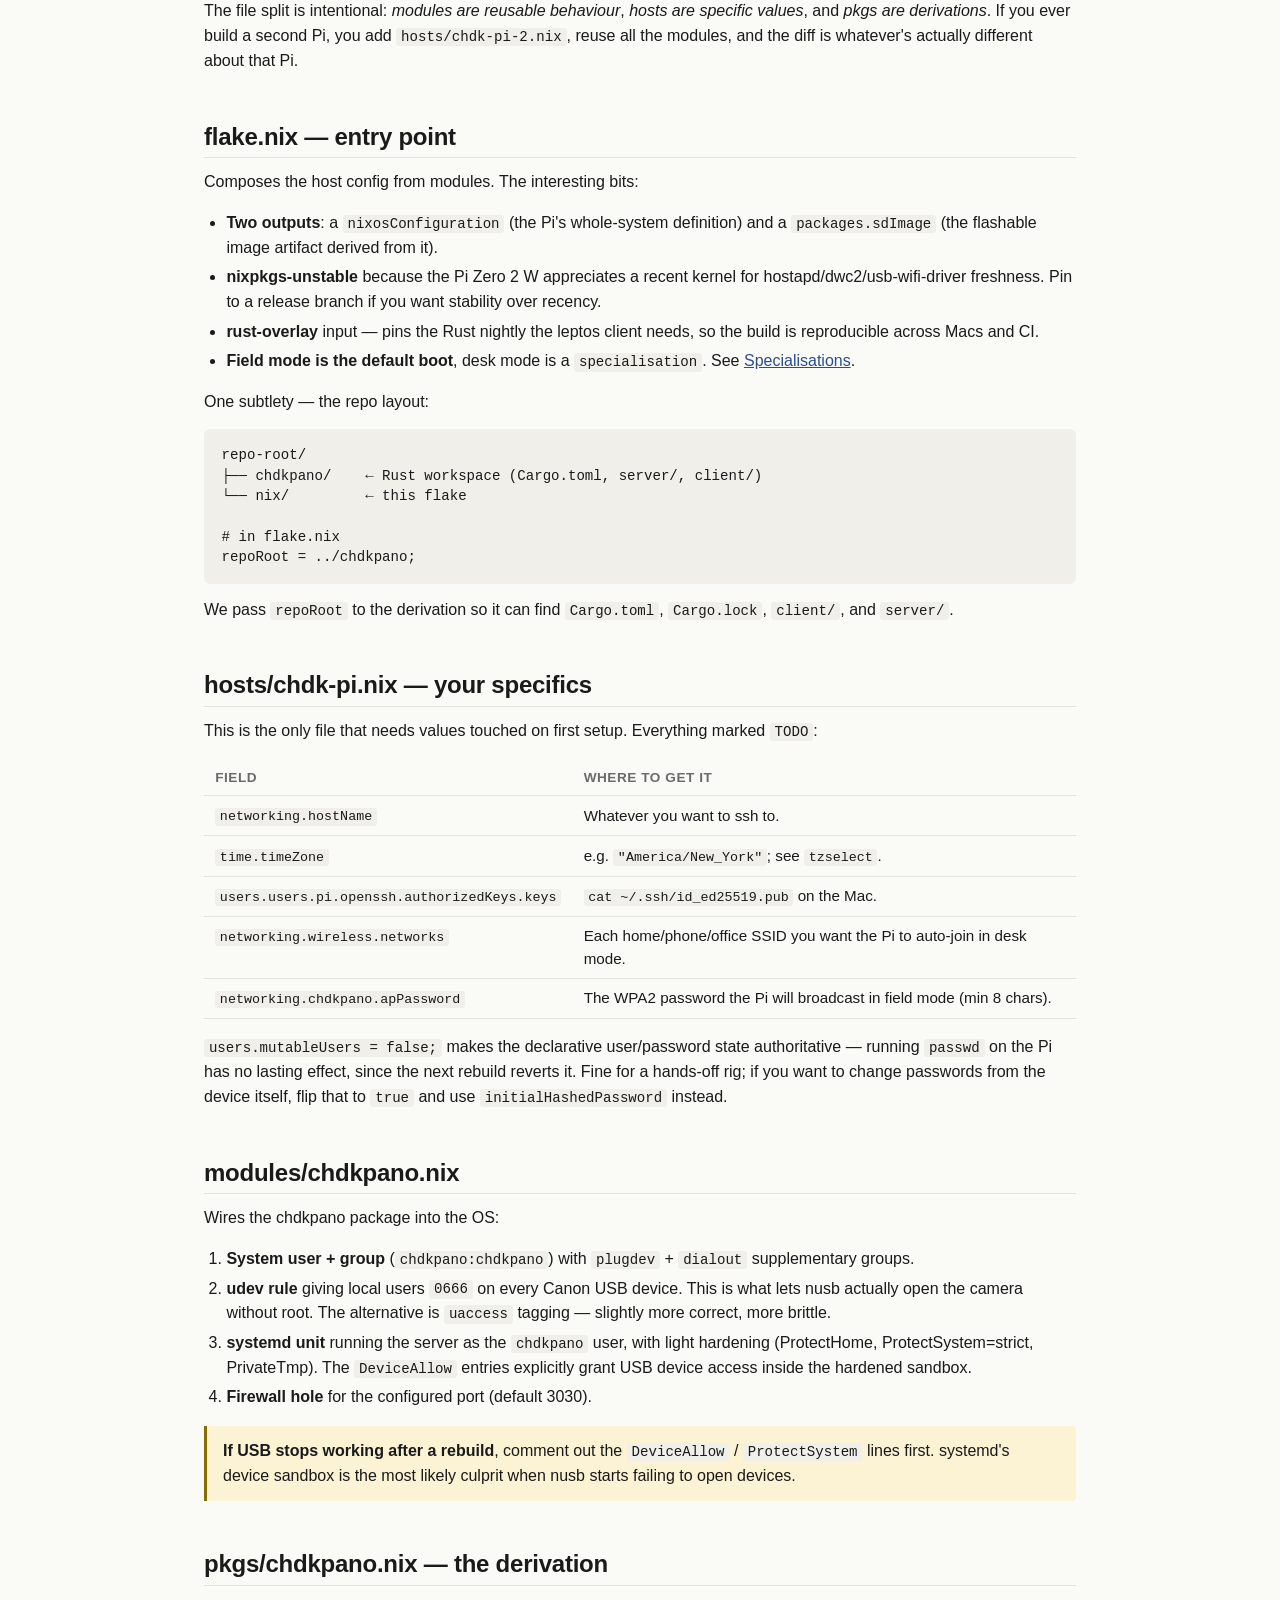
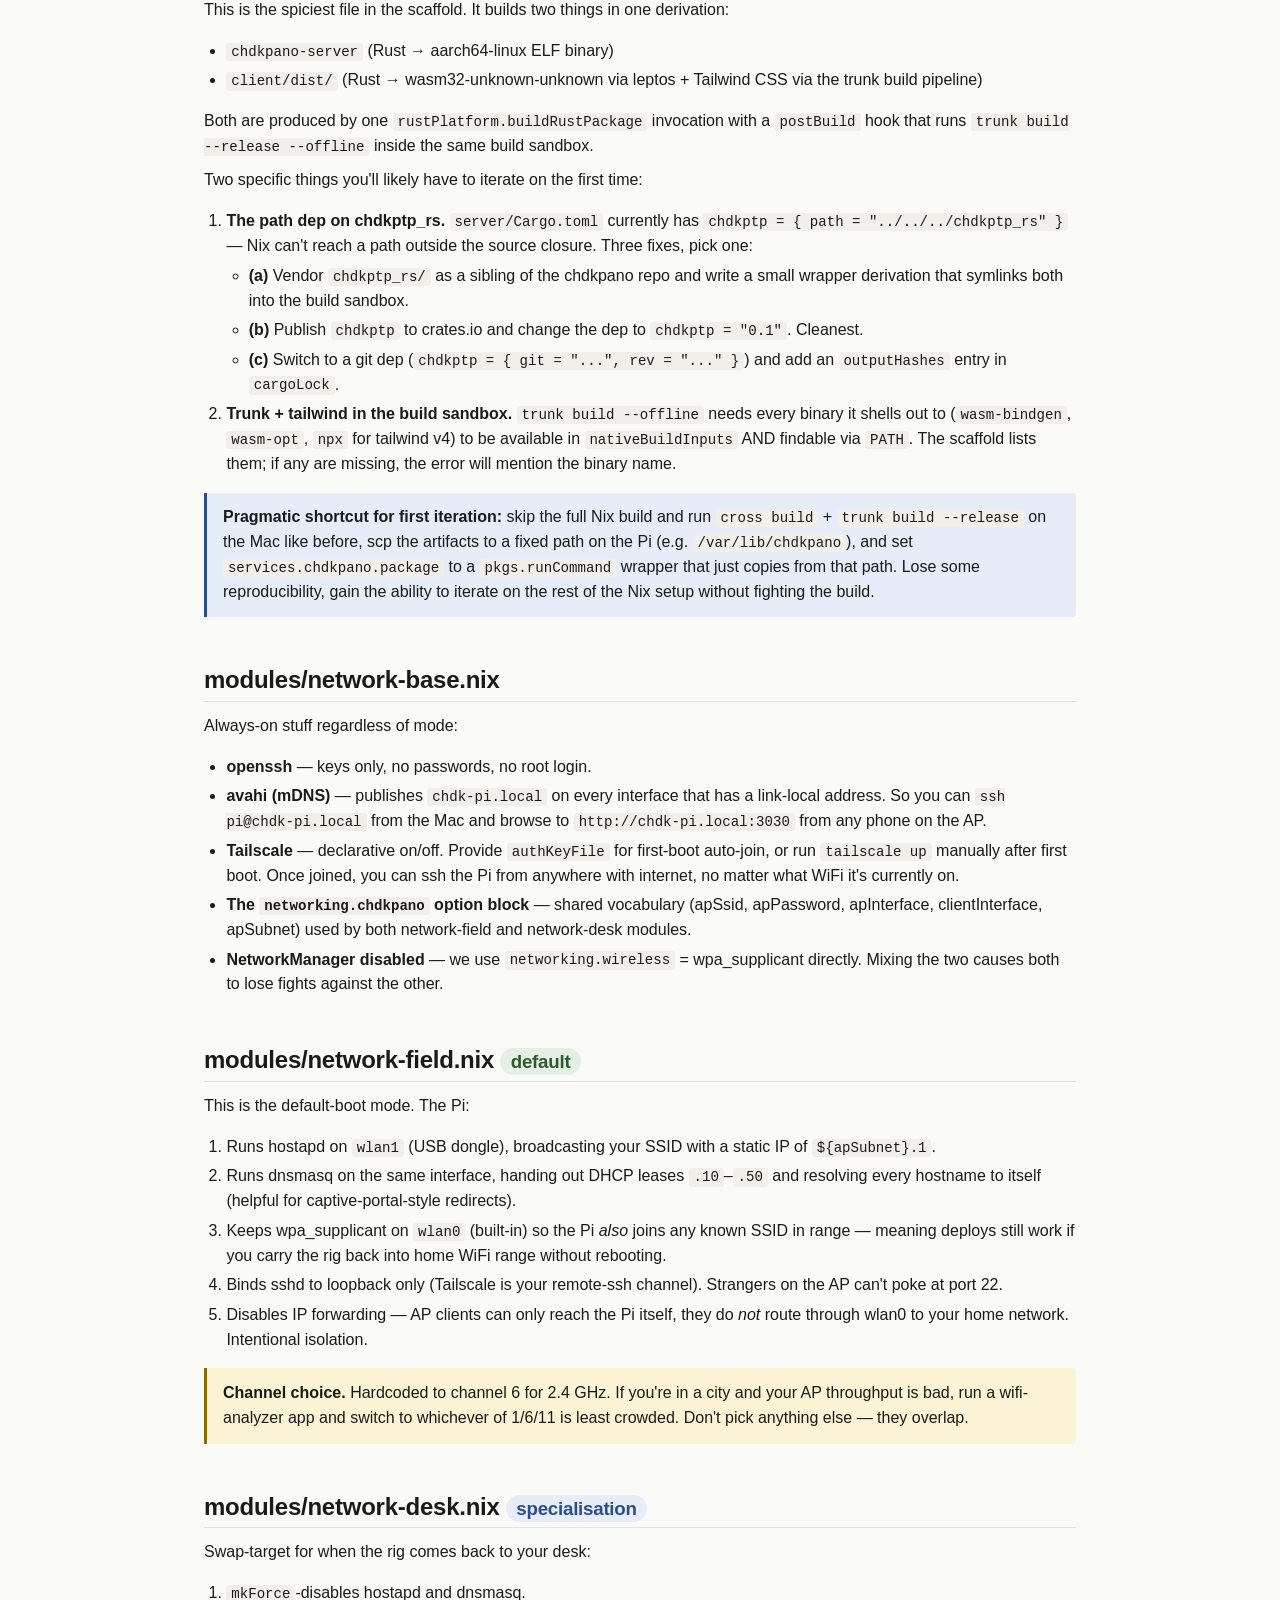
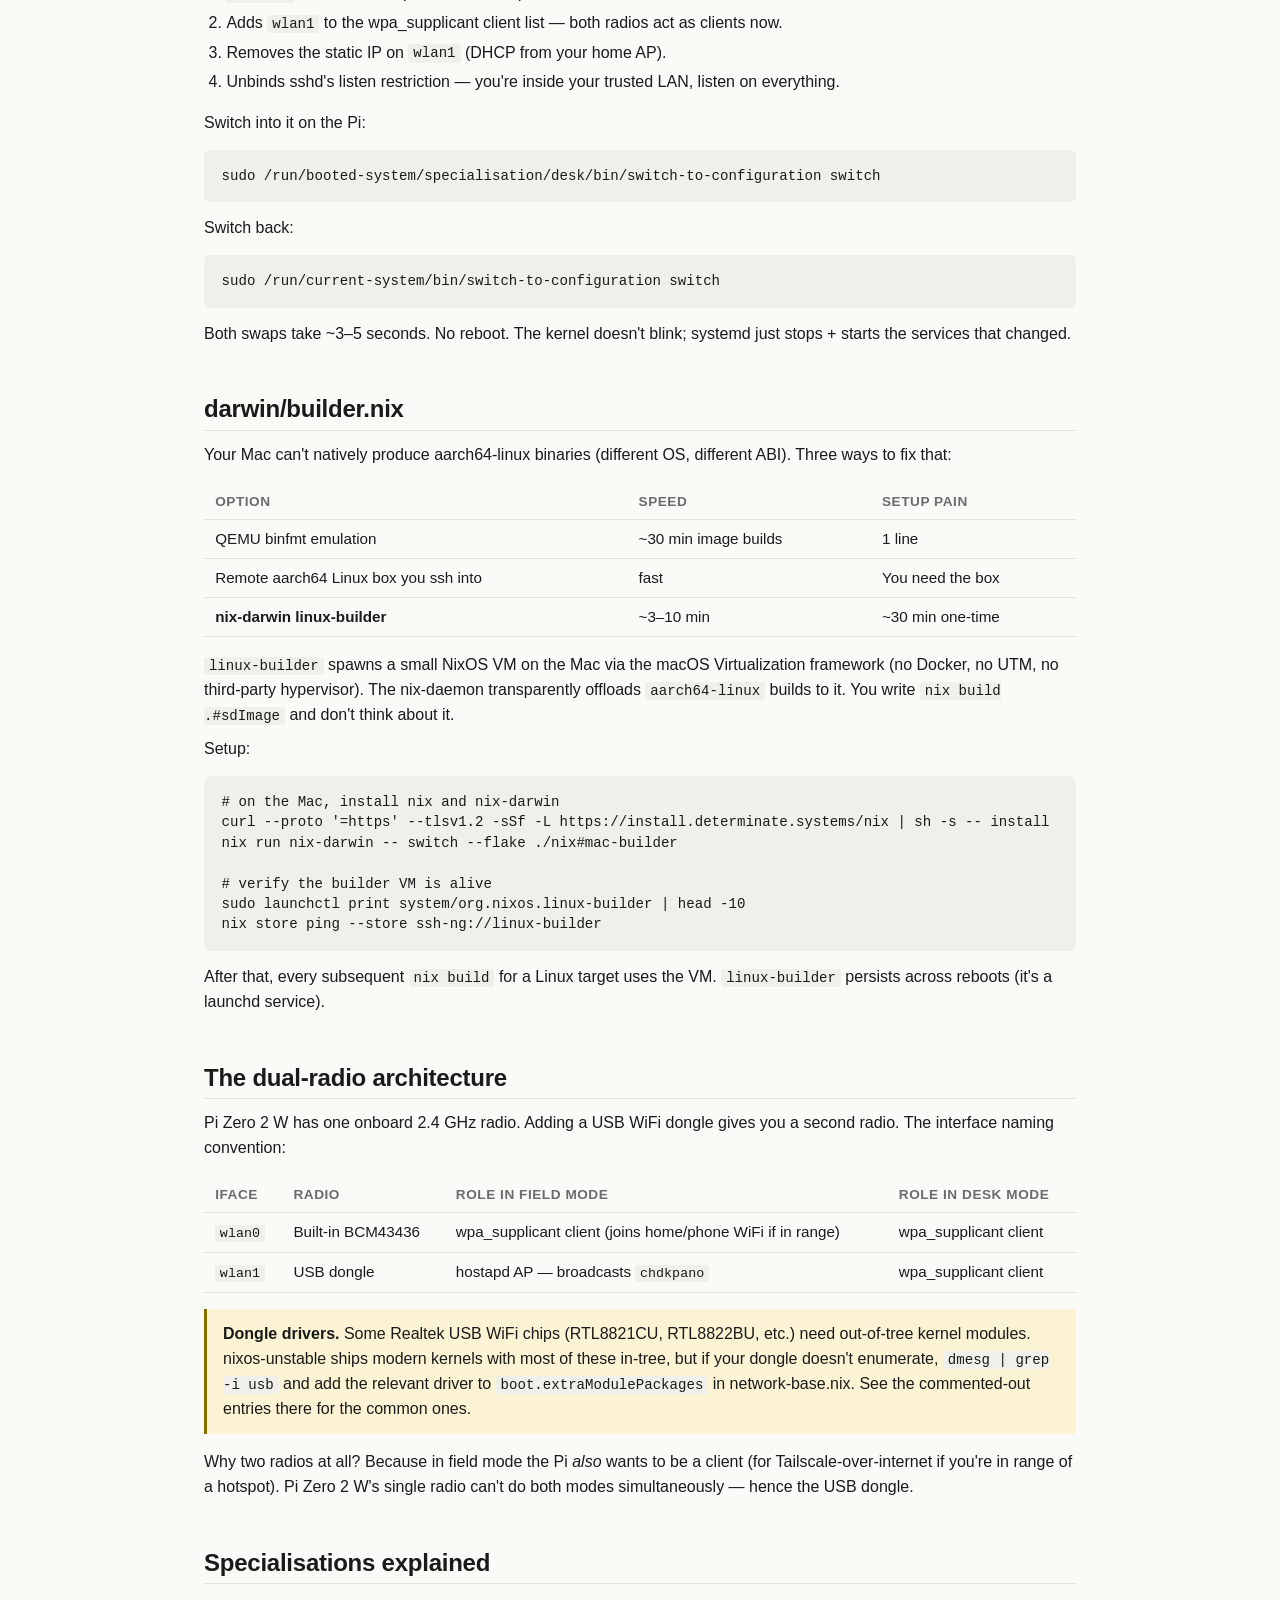
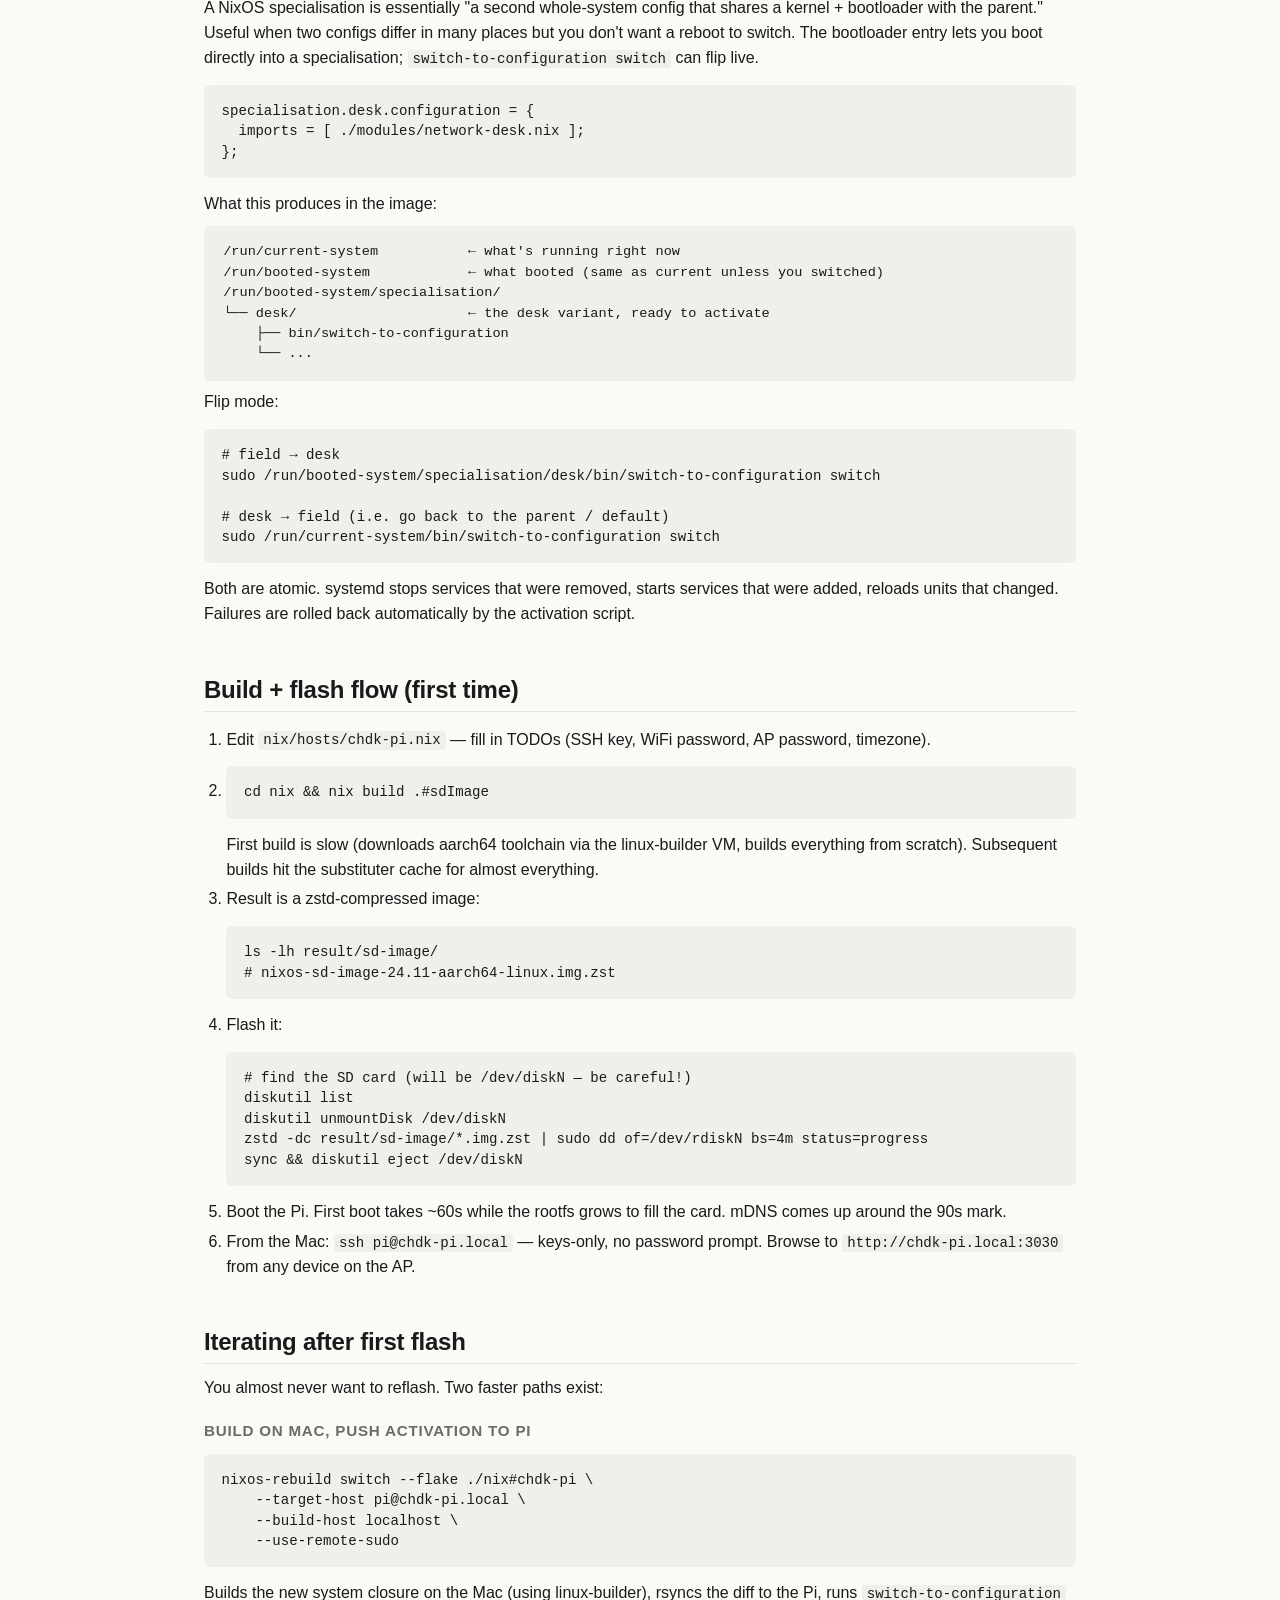
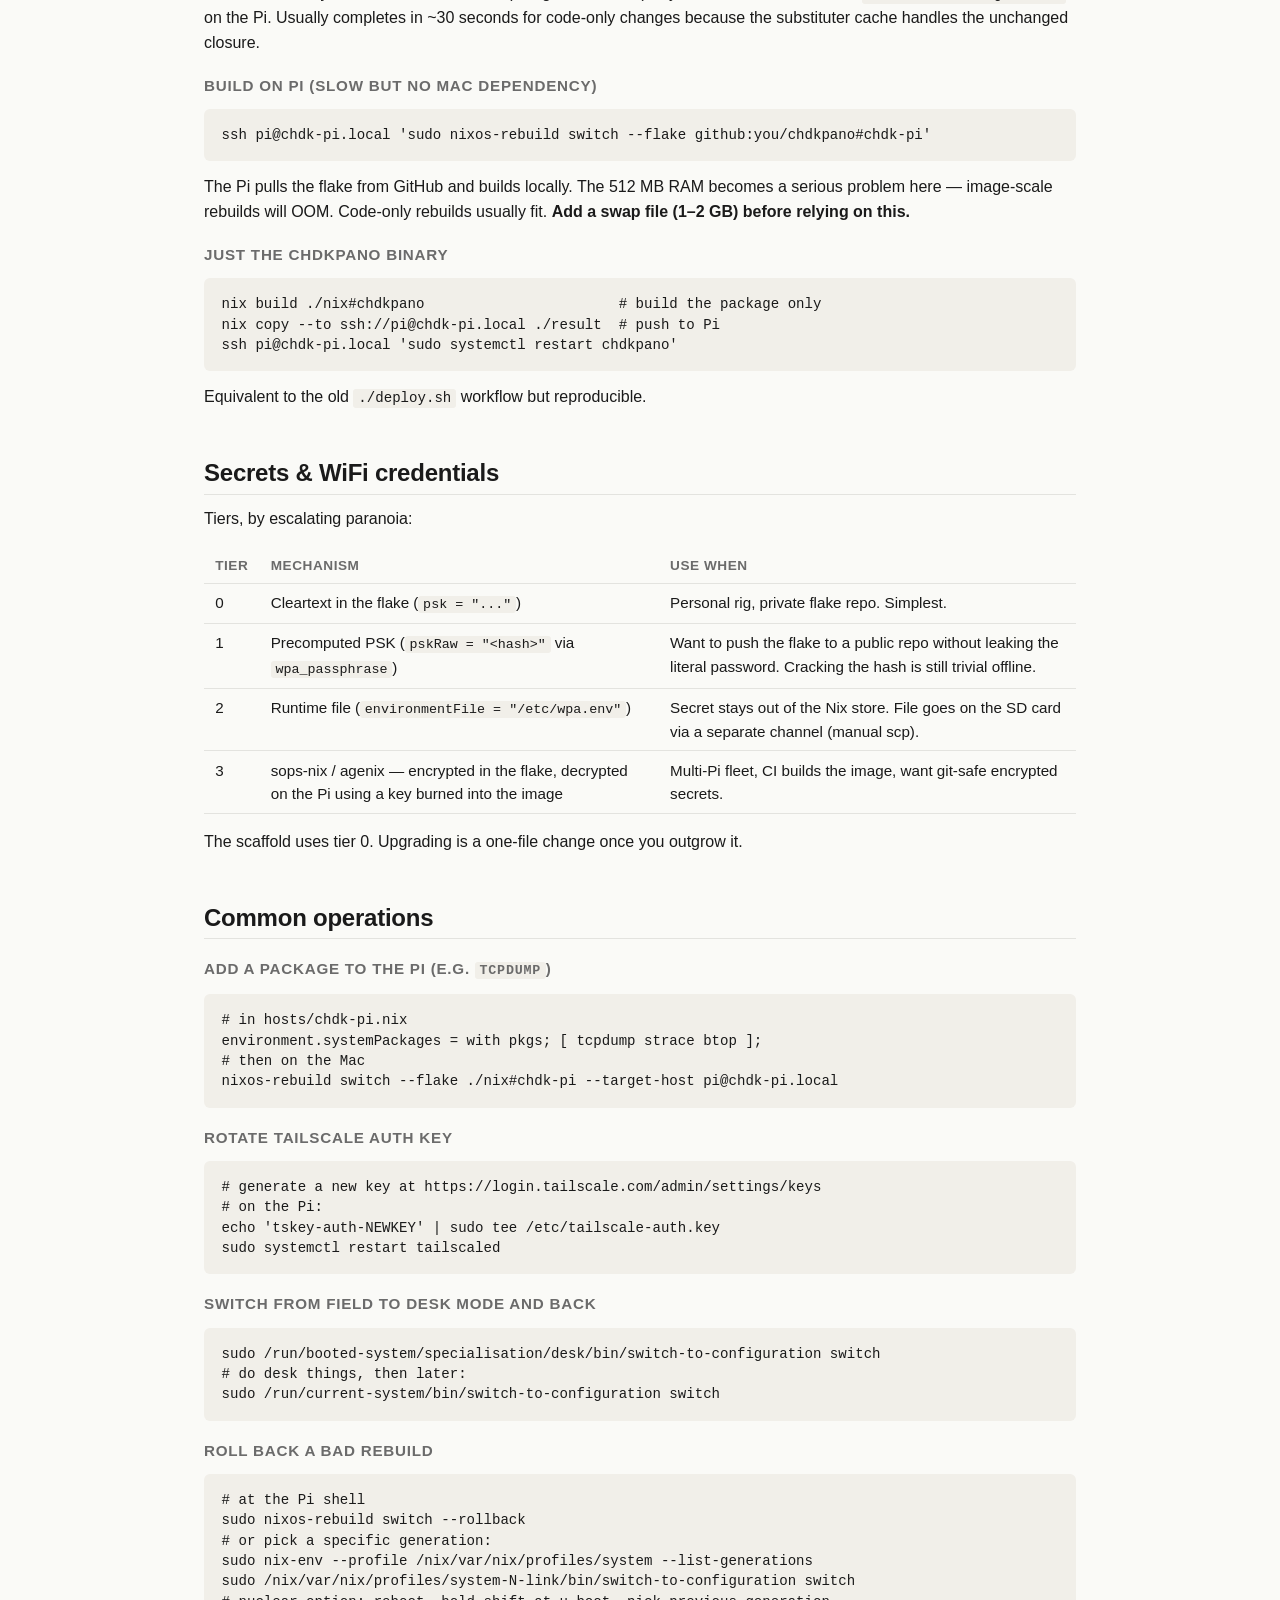
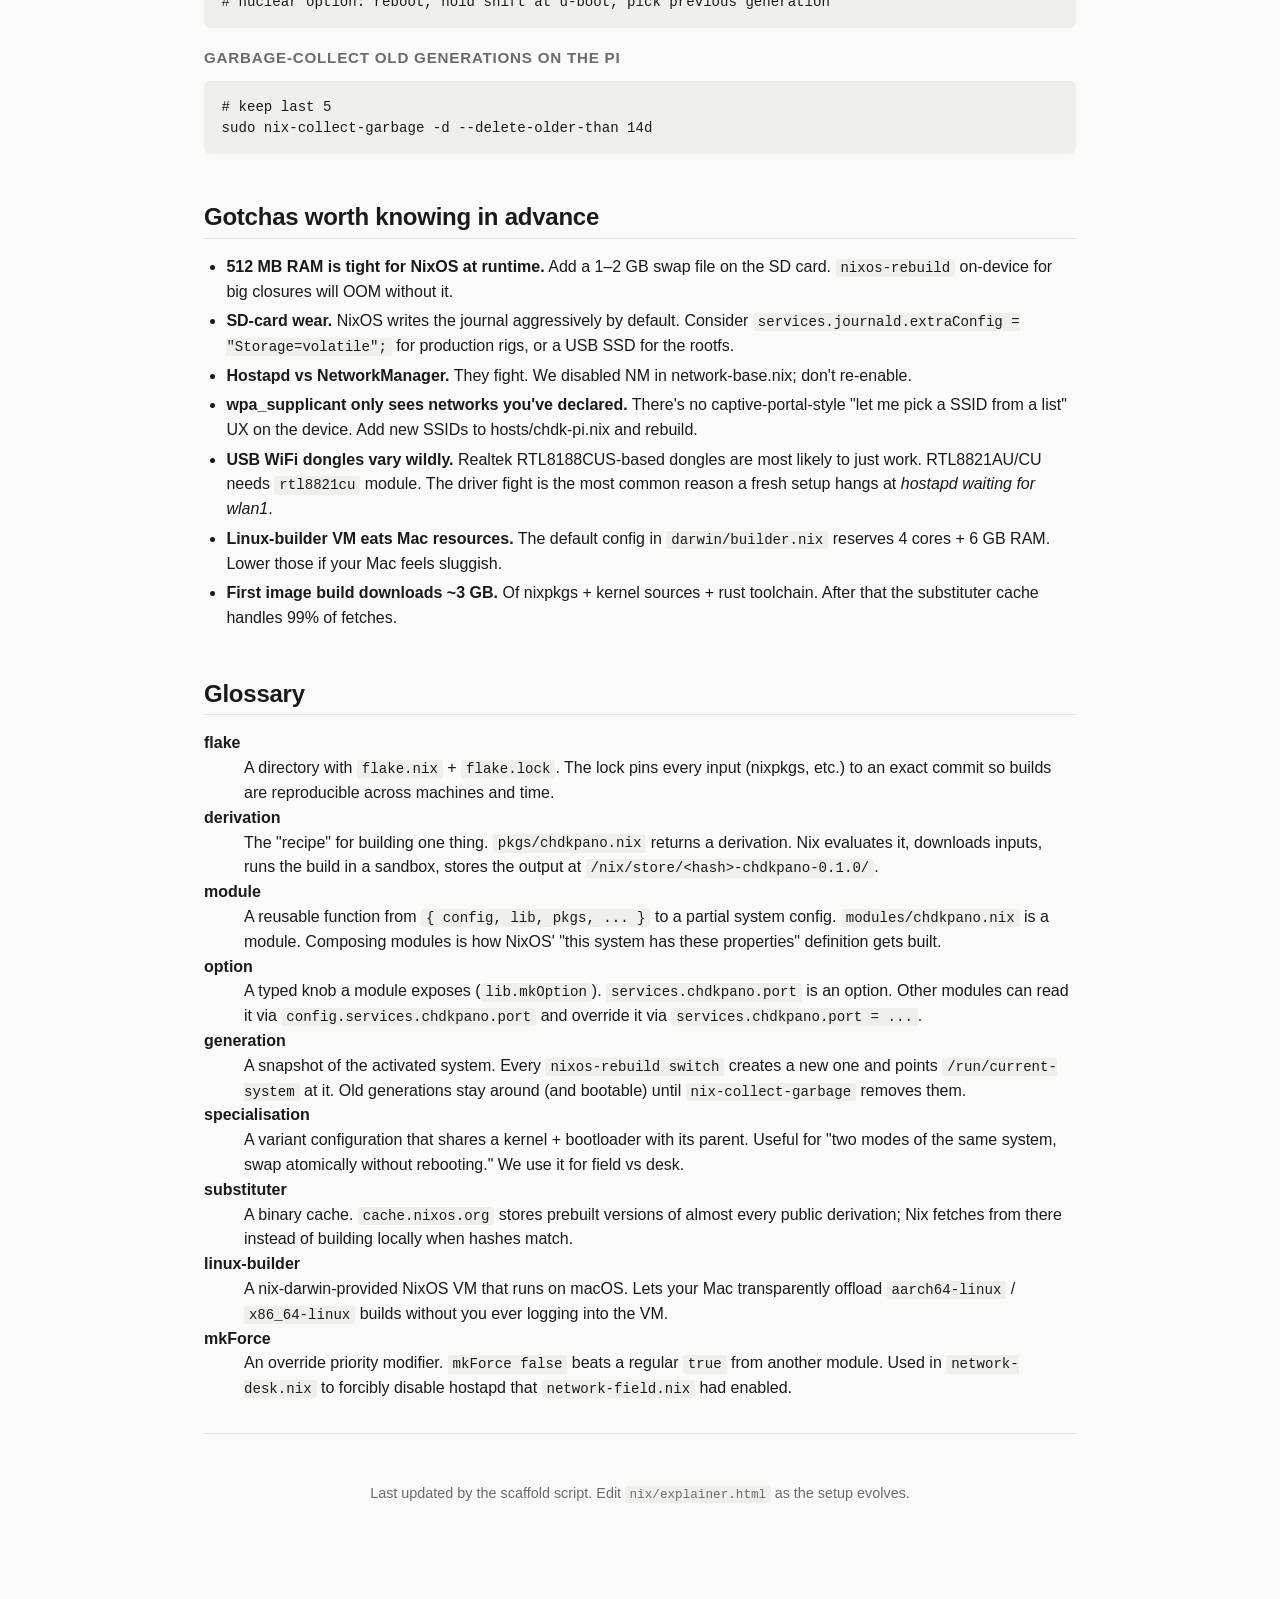
==== commit c2b5700b: "Add WiFi page, embedded API docs, and camera favicon Client: - New /wifi page with Access point + Cl" ====
--- a/nix/explainer.html
+++ b/nix/explainer.html
@@ -96,9 +96,66 @@
   }
   .toc a { text-decoration: none; }
   .toc a:hover { text-decoration: underline; }
+  .nav {
+    position: sticky;
+    top: 0;
+    z-index: 10;
+    display: flex;
+    gap: 0.5rem;
+    align-items: center;
+    background: rgba(250, 250, 247, 0.9);
+    backdrop-filter: saturate(180%) blur(8px);
+    border-bottom: 1px solid var(--rule);
+    margin: -2rem -1.5rem 2rem;
+    padding: 0.75rem 1.5rem;
+  }
+  .nav .brand { font-weight: 700; letter-spacing: -0.01em; margin-right: auto; }
+  .nav a {
+    text-decoration: none;
+    color: var(--muted);
+    font-size: 0.92rem;
+    font-weight: 600;
+    padding: 0.35rem 0.7rem;
+    border-radius: 6px;
+  }
+  .nav a:hover { background: var(--code-bg); color: var(--fg); }
+  .nav a.active { background: var(--accent-soft); color: var(--accent); }
+  .page { display: none; }
+  .page.active { display: block; }
+  .grid {
+    display: grid;
+    grid-template-columns: repeat(auto-fill, minmax(260px, 1fr));
+    gap: 1rem;
+  }
+  .card {
+    background: #fff;
+    border: 1px solid var(--rule);
+    border-radius: 8px;
+    padding: 1.1rem 1.2rem;
+    display: flex;
+    flex-direction: column;
+  }
+  .card h3 { font-size: 1.08rem; margin: 0.4rem 0 0.5rem; }
+  .card p { font-size: 0.92em; color: var(--fg); margin: 0 0 0.75rem; }
+  .card .src { margin-top: auto; font-size: 0.8em; color: var(--muted); }
+  .card .src code { background: none; padding: 0; color: var(--muted); }
+  .card .pill { align-self: flex-start; text-transform: uppercase; letter-spacing: 0.04em; }
+  .pill.app { background: var(--accent-soft); color: var(--accent); }
+  .pill.net { background: var(--good-soft); color: var(--good); }
+  .pill.sec { background: var(--danger-soft); color: var(--danger); }
+  .pill.sys { background: var(--warn-soft); color: var(--warn); }
+  .pill.build { background: var(--code-bg); color: var(--muted); }
 </style>
 </head>
 <body>
+
+<nav class="nav">
+  <span class="brand">chdkpano</span>
+  <a href="#" data-page="explainer" class="active">Explainer</a>
+  <a href="#" data-page="features">Features</a>
+</nav>
+
+<div id="page-explainer" class="page active">
 
 <h1>chdkpano on NixOS</h1>
 <p class="subtitle">
@@ -700,5 +757,221 @@
   <code>nix/explainer.html</code> as the setup evolves.
 </p>
 
+</div><!-- /page-explainer -->
+
+<div id="page-features" class="page">
+
+<h1>What the Nix build installs</h1>
+<p class="subtitle">
+  Every major component the flake bakes into the Pi image (and the Mac that
+  builds it). Each card points at the file that defines it — see the
+  <a href="#" data-page="explainer">Explainer</a> for the full walkthrough.
+</p>
+
+<h2>The application</h2>
+<div class="grid">
+
+  <div class="card">
+    <span class="pill app">service</span>
+    <h3>chdkpano server</h3>
+    <p>The axum HTTP server (Rust → aarch64-linux) that drives the Canon rig,
+      run as a hardened <code>systemd</code> unit under its own
+      <code>chdkpano</code> user on port 3030.</p>
+    <div class="src"><code>pkgs/chdkpano.nix · modules/chdkpano.nix</code></div>
+  </div>
+
+  <div class="card">
+    <span class="pill app">web ui</span>
+    <h3>Leptos wasm client</h3>
+    <p>The browser UI: a Rust → <code>wasm32</code> bundle built with trunk +
+      Tailwind, shipped as static files and served by the server at
+      <code>http://chdk-pi.local:3030</code>.</p>
+    <div class="src"><code>pkgs/chdkpano.nix (postBuild)</code></div>
+  </div>
+
+</div>
+
+<h2>Networking</h2>
+<div class="grid">
+
+  <div class="card">
+    <span class="pill net">access point</span>
+    <h3>hostapd</h3>
+    <p>Field mode: broadcasts the <code>chdkpano</code> WiFi AP on the USB
+      dongle (<code>wlan1</code>) with a static <code>.1</code> gateway IP so
+      phones can connect in the field.</p>
+    <div class="src"><code>modules/network-field.nix</code></div>
+  </div>
+
+  <div class="card">
+    <span class="pill net">dhcp + dns</span>
+    <h3>dnsmasq</h3>
+    <p>Hands out DHCP leases to AP clients and resolves every hostname to the
+      Pi itself — the basis for captive-portal-style redirects in field mode.</p>
+    <div class="src"><code>modules/network-field.nix</code></div>
+  </div>
+
+  <div class="card">
+    <span class="pill net">wifi client</span>
+    <h3>wpa_supplicant</h3>
+    <p>Joins known SSIDs (home / phone hotspot) on the built-in radio
+      (<code>wlan0</code>) — and both radios in desk mode. NetworkManager is
+      deliberately disabled to avoid fights.</p>
+    <div class="src"><code>modules/network-base.nix · -desk.nix</code></div>
+  </div>
+
+  <div class="card">
+    <span class="pill net">mesh vpn</span>
+    <h3>Tailscale</h3>
+    <p>Declarative mesh VPN so you can ssh the Pi from anywhere with internet,
+      regardless of which WiFi it's currently on. Auth key provisioned at
+      first boot.</p>
+    <div class="src"><code>modules/network-base.nix</code></div>
+  </div>
+
+  <div class="card">
+    <span class="pill net">mdns</span>
+    <h3>Avahi</h3>
+    <p>Publishes <code>chdk-pi.local</code> over mDNS on every interface, so
+      both the Mac and AP clients can reach the Pi by name without knowing its
+      IP.</p>
+    <div class="src"><code>modules/network-base.nix</code></div>
+  </div>
+
+</div>
+
+<h2>Access &amp; security</h2>
+<div class="grid">
+
+  <div class="card">
+    <span class="pill sec">ssh</span>
+    <h3>OpenSSH</h3>
+    <p>Keys-only sshd (no passwords, no root login). Bound to loopback/Tailscale
+      in field mode so strangers on the AP can't reach port 22; opened up on the
+      trusted LAN in desk mode.</p>
+    <div class="src"><code>modules/network-base.nix · -field.nix</code></div>
+  </div>
+
+  <div class="card">
+    <span class="pill sec">usb access</span>
+    <h3>Canon udev rule</h3>
+    <p>Grants <code>0666</code> on Canon USB devices (vendor <code>04a9</code>)
+      so the server can open the camera via nusb without running as root.</p>
+    <div class="src"><code>modules/chdkpano.nix</code></div>
+  </div>
+
+  <div class="card">
+    <span class="pill sec">firewall</span>
+    <h3>nftables firewall</h3>
+    <p>NixOS' default-deny firewall with a single hole punched for the
+      chdkpano port (3030). IP forwarding stays off in field mode to isolate AP
+      clients from your home LAN.</p>
+    <div class="src"><code>modules/chdkpano.nix · -field.nix</code></div>
+  </div>
+
+</div>
+
+<h2>System &amp; image</h2>
+<div class="grid">
+
+  <div class="card">
+    <span class="pill sys">atomic modes</span>
+    <h3>field / desk specialisations</h3>
+    <p>Two whole-system network configs sharing one kernel. Flip between AP
+      (field) and client (desk) modes live with
+      <code>switch-to-configuration</code> — no reboot.</p>
+    <div class="src"><code>flake.nix · modules/network-{field,desk}.nix</code></div>
+  </div>
+
+  <div class="card">
+    <span class="pill sys">image</span>
+    <h3>aarch64 SD-card image</h3>
+    <p>A flashable, zstd-compressed NixOS image for the Pi Zero 2 W, with
+      redistributable firmware for the VC4 GPU and BCM WiFi/BT chip baked in.</p>
+    <div class="src"><code>flake.nix (sdImage) · hosts/chdk-pi.nix</code></div>
+  </div>
+
+</div>
+
+<h2>Build toolchain</h2>
+<div class="grid">
+
+  <div class="card">
+    <span class="pill build">rust</span>
+    <h3>Pinned Rust nightly</h3>
+    <p>A specific nightly toolchain (via rust-overlay) with the
+      <code>wasm32-unknown-unknown</code> target and <code>rust-src</code>, so
+      the leptos client builds reproducibly across machines.</p>
+    <div class="src"><code>pkgs/chdkpano.nix · flake.nix</code></div>
+  </div>
+
+  <div class="card">
+    <span class="pill build">wasm pipeline</span>
+    <h3>trunk · wasm-bindgen · binaryen · node</h3>
+    <p>The toolchain trunk shells out to during an offline release build:
+      wasm-bindgen for JS glue, binaryen's <code>wasm-opt</code>, and Node for
+      Tailwind v4.</p>
+    <div class="src"><code>pkgs/chdkpano.nix (nativeBuildInputs)</code></div>
+  </div>
+
+  <div class="card">
+    <span class="pill build">vendored dep</span>
+    <h3>chdkptp_rs source</h3>
+    <p>The sibling <code>chdkptp_rs</code> repo, pulled in as a non-flake input
+      and stitched into the sandbox so the server's path dependency resolves
+      hermetically.</p>
+    <div class="src"><code>flake.nix (chdkptp-src) · pkgs/chdkpano.nix</code></div>
+  </div>
+
+</div>
+
+<h2>On the build Mac</h2>
+<div class="grid">
+
+  <div class="card">
+    <span class="pill build">cross-build vm</span>
+    <h3>nix-darwin linux-builder</h3>
+    <p>A small NixOS VM (4 cores / 6 GB) on the Mac via the macOS
+      Virtualization framework. Transparently offloads
+      <code>aarch64-linux</code> builds — image builds drop from ~30 min to
+      ~3–10 min.</p>
+    <div class="src"><code>darwin/builder.nix</code></div>
+  </div>
+
+  <div class="card">
+    <span class="pill build">dev tools</span>
+    <h3>Deploy &amp; dev tooling</h3>
+    <p>System packages on the Mac for working the fleet:
+      <code>nixos-rebuild</code>, <code>deploy-rs</code>,
+      <code>nix-output-monitor</code>, and the <code>alejandra</code>
+      formatter.</p>
+    <div class="src"><code>darwin/builder.nix · flake.nix (devShell)</code></div>
+  </div>
+
+</div>
+
+</div><!-- /page-features -->
+
+<script>
+  (function () {
+    var links = document.querySelectorAll('.nav a[data-page], a[data-page]');
+    function show(name) {
+      document.querySelectorAll('.page').forEach(function (p) {
+        p.classList.toggle('active', p.id === 'page-' + name);
+      });
+      document.querySelectorAll('.nav a[data-page]').forEach(function (a) {
+        a.classList.toggle('active', a.dataset.page === name);
+      });
+      window.scrollTo(0, 0);
+    }
+    links.forEach(function (a) {
+      a.addEventListener('click', function (e) {
+        e.preventDefault();
+        show(a.dataset.page);
+      });
+    });
+  })();
+</script>
+
 </body>
 </html>
